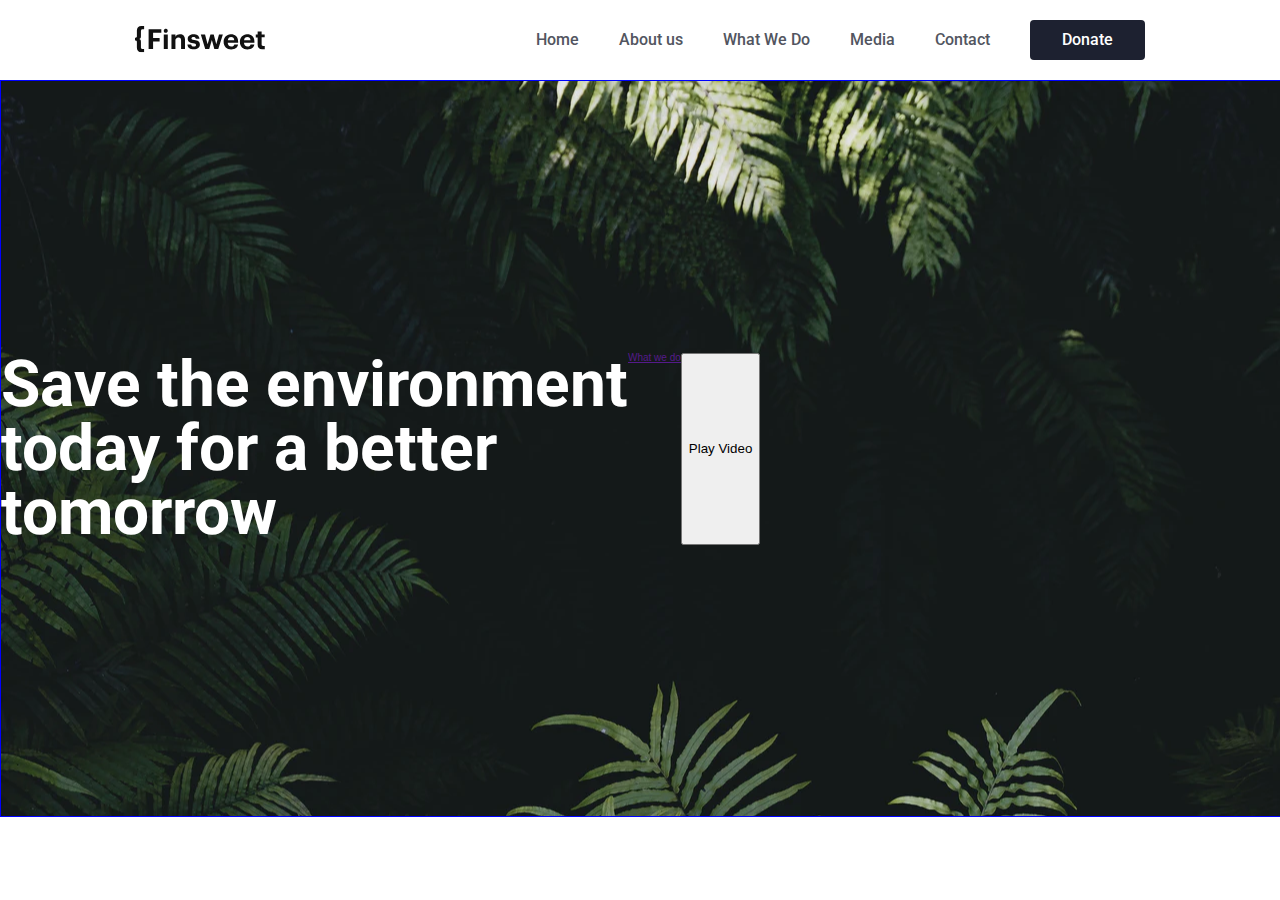
==== index.html @ f3e6c778 "First Commit" ====
<!DOCTYPE html>
<html lang="en">
  <head>
    <meta charset="UTF-8" />
    <meta name="viewport" content="width=device-width, initial-scale=1.0" />
    <link rel="stylesheet" href="./css/general.css" />
    <title>Finsweet</title>
  </head>
  <body>
    <div class="home">
      <nav class="home__nav">
        <a href="#" title="">
          <img src="./images/Logo.svg" alt="" />
        </a>

        <div class="home__nav--content">
          <a class="roboto-medium" href="#">Home</a>
          <a class="roboto-medium" href="#">About us</a>
          <a class="roboto-medium" href="#">What We Do</a>
          <a class="roboto-medium" href="#">Media</a>
          <a class="roboto-medium" href="#">Contact</a>
          <a class="roboto-medium" href="#">Donate</a>
        </div>
      </nav>
    </div>
        
      <div class="Content">
        <div class="Content--earth">
        <h2 class="roboto-bold Main-text">
          Save the environment <br> today for a better <br> tomorrow
        </h2>

        <a href=""> What we do</a>
        <button>Play Video</button>
      </div>
        <figure class="home-picture">
          <img src="./images/BG Image.png" alt="" />
        </figure>
    </section>
  </body>
</html>
---- css/general.css ----
@import url("https://fonts.googleapis.com/css2?family=Roboto:wght@500;700&display=swap");
*,
*:before,
*:after {
  box-sizing: border-box;
}

html,
body,
div,
span,
object,
iframe,
figure,
h1,
h2,
h3,
h4,
h5,
h6,
p,
blockquote,
pre,
a,
code,
em,
img,
small,
strike,
strong,
sub,
sup,
tt,
b,
u,
i,
ol,
ul,
li,
fieldset,
form,
label,
table,
caption,
tbody,
tfoot,
thead,
tr,
th,
td,
main,
canvas,
embed,
footer,
header,
nav,
section,
video {
  margin: 0;
  padding: 0;
  border: 0;
  font-size: 100%;
  font: inherit;
  vertical-align: baseline;
  text-rendering: optimizeLegibility;
  -webkit-font-smoothing: antialiased;
  text-size-adjust: none;
}

footer,
header,
nav,
section,
main {
  display: block;
}

body {
  line-height: 1;
}

ol,
ul {
  list-style: none;
}

blockquote,
q {
  quotes: none;
}

blockquote:before,
blockquote:after,
q:before,
q:after {
  content: "";
  content: none;
}

table {
  border-collapse: collapse;
  border-spacing: 0;
}

input {
  -webkit-appearance: none;
  border-radius: 0;
}

.roboto-regular {
  font-family: "Roboto", sans-serif;
  font-weight: 400;
  font-style: normal;
}

.roboto-medium {
  font-family: "Roboto", sans-serif;
  font-weight: 500;
  font-style: normal;
}

.roboto-bold {
  font-family: "Roboto", sans-serif;
  font-weight: 700;
  font-style: normal;
}

:root {
  font-size: 10px;
  font-family: "Open Sans", sans-serif;
  font-optical-sizing: auto;
  font-weight: 400;
  font-style: normal;
  font-variation-settings: "wdth" 100;
}

h2 {
  font-size: 6.4rem;
  color: #fff;
}

.home__nav {
  margin-top: 20px;
  margin-bottom: 20px;
  display: flex;
  justify-content: space-around;
  align-items: center;
}
.home__nav--content {
  gap: 40px;
  display: flex;
  align-items: center;
}
.home__nav--content a {
  text-decoration: none;
  font-size: 1.6rem;
  color: #525560;
}
.home__nav--content :last-child {
  align-items: center;
  padding: 12px 32px;
  background-color: #1d2130;
  color: #fff;
  border-radius: 4px;
}

.Content {
  display: flex;
  border: 1px solid blue;
  align-items: center;
}
.Content .home-picture {
  margin-top: 0px;
  display: flex;
  justify-content: center;
}
.Content Main-text {
  position: absolute;
  color: black;
  font-size: 6.4rem;
}
.Content--earth {
  position: absolute;
  display: flex;
}

/*# sourceMappingURL=general.css.map */
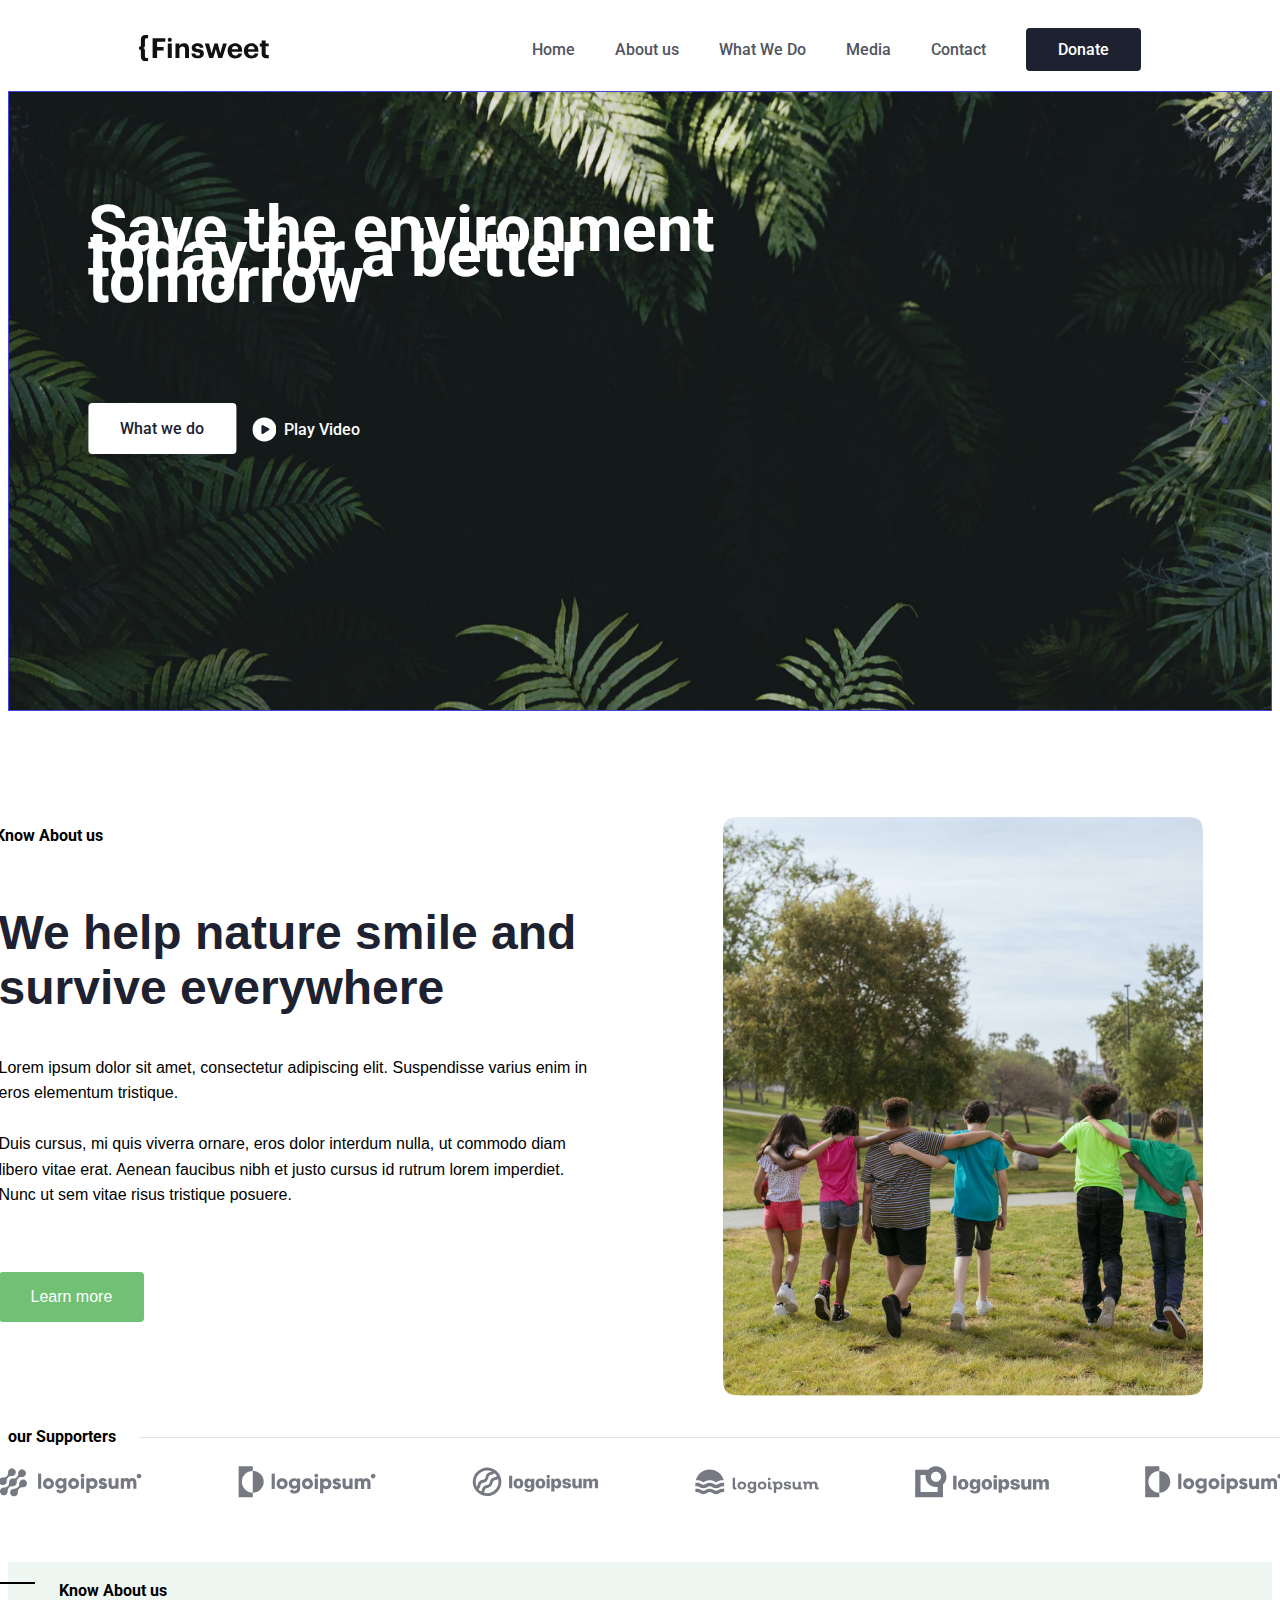
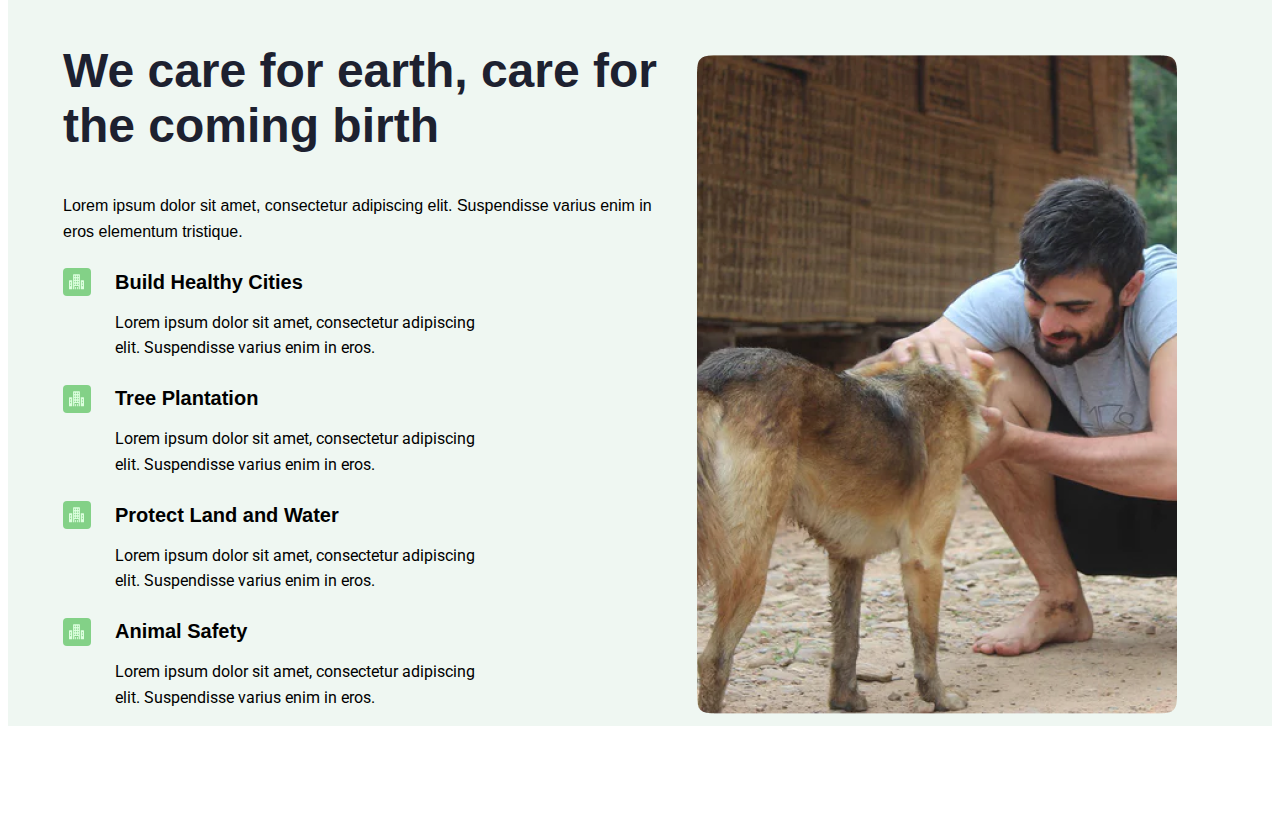
==== commit af45992a: "information and services added" ====
--- a/index.html
+++ b/index.html
@@ -7,35 +7,190 @@
     <title>Finsweet</title>
   </head>
   <body>
-    <div class="home">
-      <nav class="home__nav">
-        <a href="#" title="">
-          <img src="./images/Logo.svg" alt="" />
-        </a>
+    <div class="wrapper">
+      <section>
+        <div class="home">
+          <nav class="home__nav">
+            <div>
+              <a href="#" title="">
+                <img src="./images/Logo.svg" alt="" />
+              </a>
+            </div>
+            <div class="home__nav--content">
+              <a class="roboto-medium" href="#">Home</a>
+              <a class="roboto-medium" href="#">About us</a>
+              <a class="roboto-medium" href="#">What We Do</a>
+              <a class="roboto-medium" href="#">Media</a>
+              <a class="roboto-medium" href="#">Contact</a>
+              <a class="roboto-medium" href="#">Donate</a>
+            </div>
+          </nav>
 
-        <div class="home__nav--content">
-          <a class="roboto-medium" href="#">Home</a>
-          <a class="roboto-medium" href="#">About us</a>
-          <a class="roboto-medium" href="#">What We Do</a>
-          <a class="roboto-medium" href="#">Media</a>
-          <a class="roboto-medium" href="#">Contact</a>
-          <a class="roboto-medium" href="#">Donate</a>
+          <div class="home-picture">
+            <div class="Content">
+              <div class="Content--earth">
+                <p class="roboto-bold Content__Main-text">
+                  Save the environment <br />
+                  today for a better <br />
+                  tomorrow
+                </p>
+
+                <div class="Content__earth__click">
+                  <a class="roboto-medium white-button" href="#"> What we do</a>
+
+                  <button class="roboto-medium Content__earth__click--2">
+                    <img src="./images/Play icon.svg" alt="" />
+
+                    <span> Play Video </span>
+                  </button>
+                </div>
+              </div>
+              <div class="stats">
+                <h4 class="roboto-medium">23,800 trees planted</h4>
+                <div class="stats--line"></div>
+                <h4 class="roboto-medium">5840 donations collected</h4>
+              </div>
+              <img src="./images/BG Image.png" alt="" />
+            </div>
+          </div>
         </div>
-      </nav>
+      </section>
+      <section class="information">
+        <div class="3things">
+          <div class="wrapper-2">
+            <article>
+              <div class="test">
+                <div class="text-line"></div>
+                <div class="text">
+                  <p class="roboto-bold">Know About us</p>
+                </div>
+              </div>
+
+              <h2>
+                We help nature smile and <br />
+                survive everywhere
+              </h2>
+              <p>
+                Lorem ipsum dolor sit amet, consectetur adipiscing elit.
+                Suspendisse varius enim in
+                <br />
+                eros elementum tristique.
+                <br />
+                <br />
+                Duis cursus, mi quis viverra ornare, eros dolor interdum nulla,
+                ut commodo diam <br />
+                libero vitae erat. Aenean faucibus nibh et justo cursus id
+                rutrum lorem imperdiet. <br />
+                Nunc ut sem vitae risus tristique posuere.
+              </p>
+              <button class="green-button">Learn more</button>
+            </article>
+            <figure><img src="./images/kids.png" alt="Kids" /></figure>
+          </div>
+          <div class="test1">
+            <div class="text">
+              <div class="long-line"></div>
+              <p class="roboto-bold">our Supporters</p>
+            </div>
+            <div class="logos">
+              <img src="./images/supporter-1.svg" alt="logo 1" />
+              <img src="./images/supporter-2.svg" alt="logo 2" />
+              <img src="./images/supporter-3.svg" alt="logo 3" />
+              <img src="./images/supporter-4.svg" alt="logo 4" />
+              <img src="./images/supporter-5.svg" alt="logo 5" />
+              <img src="./images/supporter-6.svg" alt="logo 6" />
+            </div>
+          </div>
+        </div>
+      </section>
+
+      <section class="services">
+        <div class="services-flex">
+          <div class="services-container">
+            <div>
+              <div class="test">
+                <div class="text-line"></div>
+                <div class="text">
+                  <p class="roboto-bold">Know About us</p>
+                </div>
+              </div>
+              <h2>
+                We care for earth, care for <br />
+                the coming birth
+              </h2>
+            </div>
+            <p>
+              Lorem ipsum dolor sit amet, consectetur adipiscing elit.
+              Suspendisse varius enim in <br />
+              eros elementum tristique.
+            </p>
+            <div square-and-text>
+              <div>
+                <div class="logo-h4">
+                  <div class="green-square">
+                    <img src="./images/logo-1.svg" alt="" />
+                  </div>
+                  <div class="text-only">
+                    <h4>Build Healthy Cities</h4>
+                    <!--  font size ktu o 24 jo 20 ,rregullo-->
+                    <p class="roboto-regular">
+                      Lorem ipsum dolor sit amet, consectetur adipiscing <br />
+                      elit. Suspendisse varius enim in eros.
+                    </p>
+                  </div>
+                </div>
+
+                <div class="logo-h4">
+                  <div class="green-square">
+                    <img src="./images/logo-1.svg" alt="" />
+                  </div>
+                  <div class="text-only">
+                    <h4>Tree Plantation</h4>
+                    <!--  font size ktu o 24 jo 20 ,rregullo-->
+                    <p class="roboto-regular">
+                      Lorem ipsum dolor sit amet, consectetur adipiscing <br />
+                      elit. Suspendisse varius enim in eros.
+                    </p>
+                  </div>
+                </div>
+
+                <div class="logo-h4">
+                  <div class="green-square">
+                    <img src="./images/logo-1.svg" alt="" />
+                  </div>
+                  <div class="text-only">
+                    <h4>Protect Land and Water</h4>
+                    <!--  font size ktu o 24 jo 20 ,rregullo-->
+                    <p class="roboto-regular">
+                      Lorem ipsum dolor sit amet, consectetur adipiscing <br />
+                      elit. Suspendisse varius enim in eros.
+                    </p>
+                  </div>
+                </div>
+
+                <div class="logo-h4">
+                  <div class="green-square">
+                    <img src="./images/logo-1.svg" alt="" />
+                  </div>
+                  <div class="text-only">
+                    <h4>Animal Safety</h4>
+                    <!--  font size ktu o 24 jo 20 ,rregullo-->
+                    <p class="roboto-regular last-p">
+                      Lorem ipsum dolor sit amet, consectetur adipiscing <br />
+                      elit. Suspendisse varius enim in eros.
+                    </p>
+                  </div>
+                </div>
+              </div>
+            </div>
+          </div>
+          <div>
+            <figure>
+              <img src="./images/interaction.png" alt="" />
+            </figure>
+          </div>
+        </div>
+      </section>
     </div>
-        
-      <div class="Content">
-        <div class="Content--earth">
-        <h2 class="roboto-bold Main-text">
-          Save the environment <br> today for a better <br> tomorrow
-        </h2>
-
-        <a href=""> What we do</a>
-        <button>Play Video</button>
-      </div>
-        <figure class="home-picture">
-          <img src="./images/BG Image.png" alt="" />
-        </figure>
-    </section>
   </body>
 </html>
--- a/css/general.css
+++ b/css/general.css
@@ -1,112 +1,4 @@
 @import url("https://fonts.googleapis.com/css2?family=Roboto:wght@500;700&display=swap");
-*,
-*:before,
-*:after {
-  box-sizing: border-box;
-}
-
-html,
-body,
-div,
-span,
-object,
-iframe,
-figure,
-h1,
-h2,
-h3,
-h4,
-h5,
-h6,
-p,
-blockquote,
-pre,
-a,
-code,
-em,
-img,
-small,
-strike,
-strong,
-sub,
-sup,
-tt,
-b,
-u,
-i,
-ol,
-ul,
-li,
-fieldset,
-form,
-label,
-table,
-caption,
-tbody,
-tfoot,
-thead,
-tr,
-th,
-td,
-main,
-canvas,
-embed,
-footer,
-header,
-nav,
-section,
-video {
-  margin: 0;
-  padding: 0;
-  border: 0;
-  font-size: 100%;
-  font: inherit;
-  vertical-align: baseline;
-  text-rendering: optimizeLegibility;
-  -webkit-font-smoothing: antialiased;
-  text-size-adjust: none;
-}
-
-footer,
-header,
-nav,
-section,
-main {
-  display: block;
-}
-
-body {
-  line-height: 1;
-}
-
-ol,
-ul {
-  list-style: none;
-}
-
-blockquote,
-q {
-  quotes: none;
-}
-
-blockquote:before,
-blockquote:after,
-q:before,
-q:after {
-  content: "";
-  content: none;
-}
-
-table {
-  border-collapse: collapse;
-  border-spacing: 0;
-}
-
-input {
-  -webkit-appearance: none;
-  border-radius: 0;
-}
-
 .roboto-regular {
   font-family: "Roboto", sans-serif;
   font-weight: 400;
@@ -135,8 +27,33 @@
 }
 
 h2 {
-  font-size: 6.4rem;
-  color: #fff;
+  font-size: 4.8rem;
+  color: #1d2130;
+}
+
+.white-button {
+  color: #1d2130;
+  text-decoration: none;
+  font-size: 1.6rem;
+  padding: 16px 32px;
+  background: #fff;
+  border-radius: 4px;
+}
+
+.green-button {
+  color: #fff;
+  text-decoration: none;
+  font-size: 1.6rem;
+  padding: 16px 32px;
+  background: #70c174;
+  border: transparent;
+  border-radius: 4px;
+}
+
+.wrapper {
+  display: flex;
+  flex-direction: column;
+  margin-bottom: 89px;
 }
 
 .home__nav {
@@ -164,24 +81,187 @@
   border-radius: 4px;
 }
 
-.Content {
-  display: flex;
-  border: 1px solid blue;
-  align-items: center;
-}
-.Content .home-picture {
+.home-picture {
+  display: flex;
+  justify-content: center;
   margin-top: 0px;
   display: flex;
-  justify-content: center;
-}
-.Content Main-text {
+  border: 5px blue;
+}
+.home-picture img {
+  max-width: 100%;
+  display: block;
+}
+.home-picture .Content {
+  border-image-width: auto;
+  width: 0 auto;
+  display: flex;
+  border: 1px solid rgb(67, 67, 223);
+  align-items: center;
+  justify-content: center;
+}
+.home-picture .Content p {
+  color: #fff;
+  font-size: 6.4rem;
+}
+.home-picture .Content--earth {
   position: absolute;
+  display: flex;
+  flex-direction: column;
+  align-items: flex-start;
+  transform: translateX(-54%);
+  margin-bottom: 195px;
+}
+@media screen and (max-width: 1550px) {
+  .home-picture .Content--earth {
+    margin-left: 200px;
+  }
+}
+@media screen and (max-width: 1550px) {
+  .home-picture .Content--earth {
+    margin-left: 200px;
+  }
+}
+.home-picture .Content--earth .Content__earth__click {
+  display: flex;
+  align-items: flex-end;
+}
+.home-picture .Content--earth .Content__earth__click--2 {
+  cursor: pointer;
+  display: flex;
+  align-items: center;
+  background-color: transparent;
+  border: transparent;
+  color: #fff;
+  font-size: 1.6rem;
+  padding: 12px 16px;
+}
+.home-picture .Content--earth .Content__earth__click--2 img {
+  margin-right: 8px;
+}
+.home-picture .stats {
+  position: absolute;
+  top: 730px;
+  display: flex;
+  gap: 24px;
+  align-items: center;
+  font-size: 1.8rem;
+}
+.home-picture .stats h4 {
+  color: #fff;
+}
+.home-picture .stats--line {
+  width: 861px;
+  height: 1px;
+  color: #fff;
+  background: #fff;
+}
+
+.information {
+  text-align: left;
+  display: flex;
+  justify-content: center;
+  margin-top: 96px;
+  margin-bottom: 64px;
+}
+.information stats-line {
   color: black;
-  font-size: 6.4rem;
-}
-.Content--earth {
-  position: absolute;
-  display: flex;
+  width: 10px;
+}
+.information .text {
+  display: flex;
+  flex-direction: row-reverse;
+  align-items: center;
+  gap: 24px;
+}
+
+.long-line {
+  background: black;
+  width: 1094px;
+  height: 2px;
+}
+
+.text-line {
+  background: black;
+  width: 72px;
+  height: 2px;
+}
+
+.test {
+  gap: 24px;
+  margin-left: -100px;
+  display: flex;
+  align-items: center;
+  position: relative;
+}
+
+.long-line {
+  background-color: #e5e5e5;
+  height: 1px;
+  width: 89%;
+}
+
+p {
+  font-size: 1.6rem;
+  line-height: 2.55rem;
+}
+
+button {
+  margin-top: 48px;
+}
+
+.wrapper-2 {
+  display: flex;
+  gap: 96px;
+}
+
+test1 {
+  gap: 96px;
+}
+
+img {
+  gap: 96px;
+}
+
+.logos {
+  gap: 96px;
+  display: flex;
+}
+
+.services {
+  display: flex;
+  align-items: flex-end;
+  justify-content: center;
+  background-color: #eff7f2;
+}
+.services h4 {
+  font-size: 20px;
+  margin-bottom: 0px;
+}
+.services .green-square {
+  background-color: #83d187;
+  width: 28px;
+  height: 28px;
+  border-radius: 4px;
+  display: flex;
+  justify-content: center;
+  align-items: center;
+  margin-top: 24px;
+}
+.services p {
+  margin-bottom: 0px;
+}
+.services .last-p {
+  margin-bottom: 16px;
+}
+.services .services-flex {
+  display: flex;
+  align-items: flex-end;
+}
+.services .logo-h4 {
+  display: flex;
+  align-items: flex-start;
+  gap: 24px;
 }
 
 /*# sourceMappingURL=general.css.map */
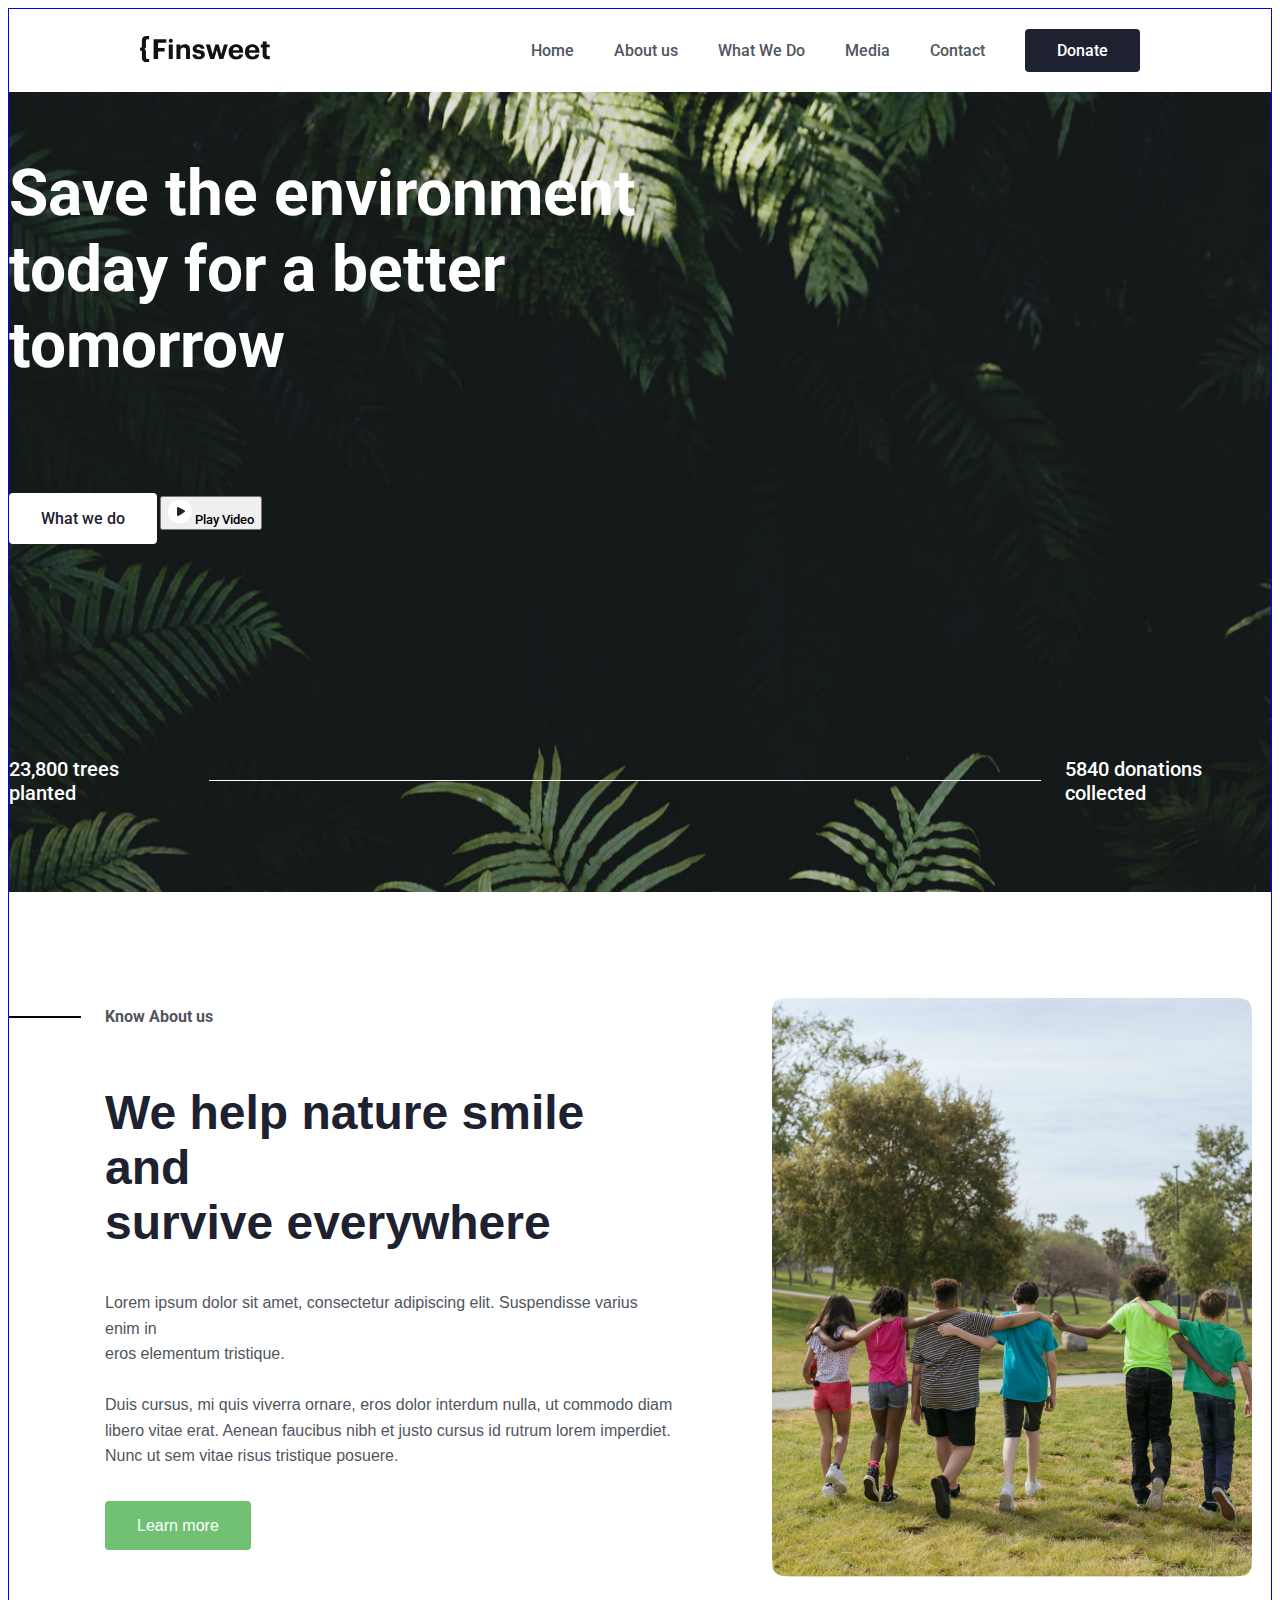
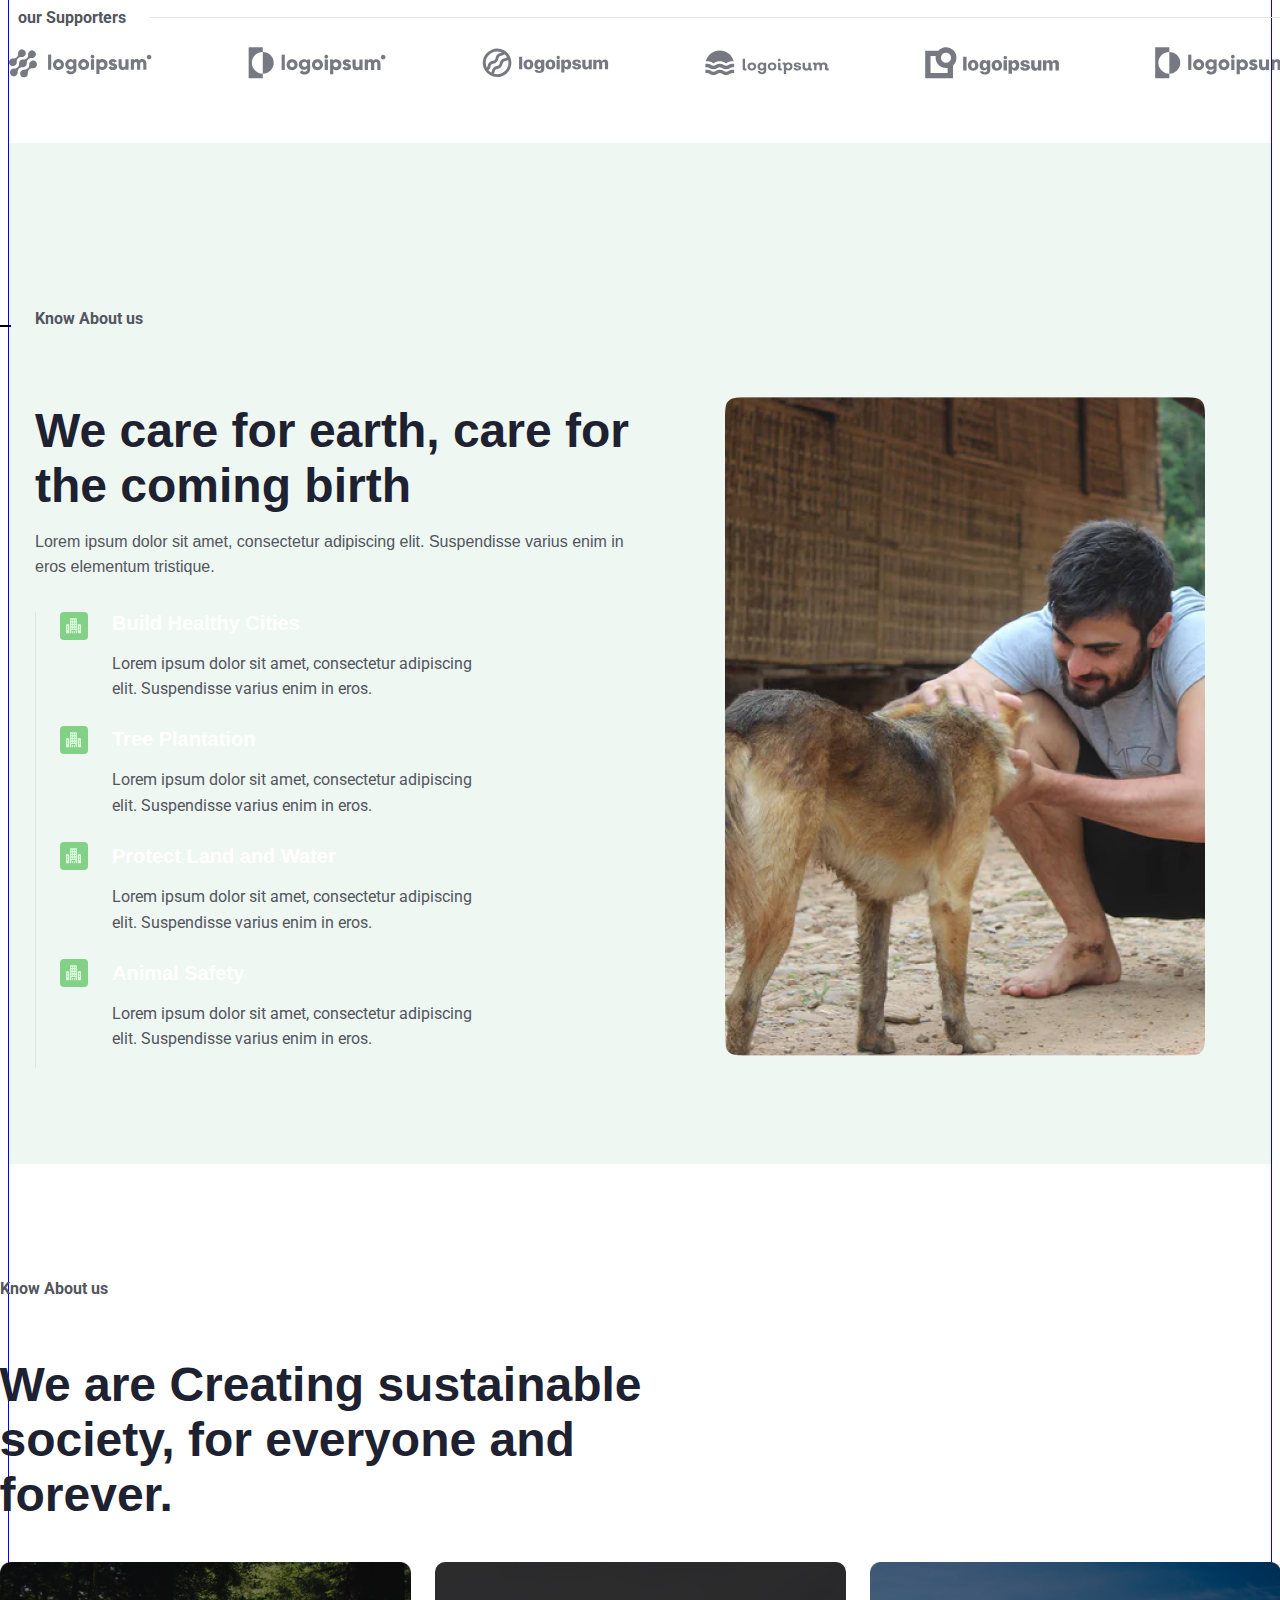
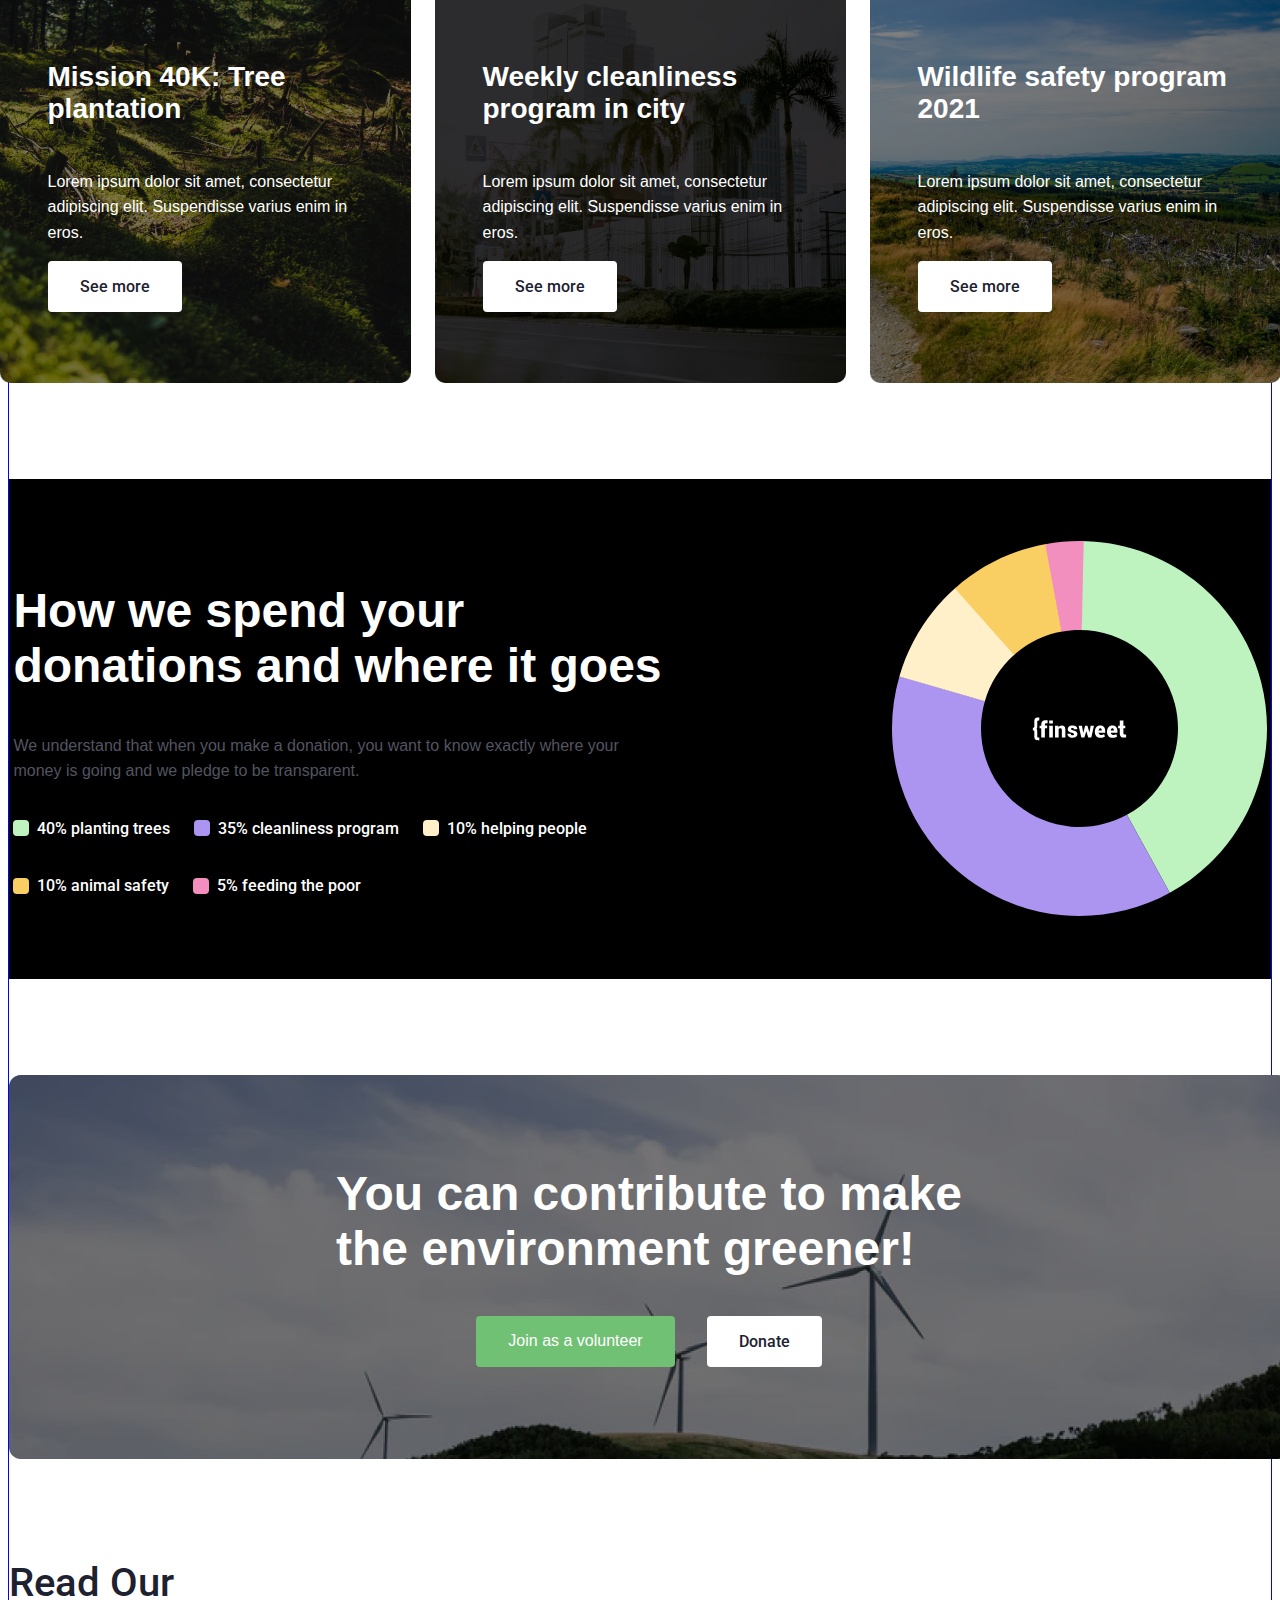
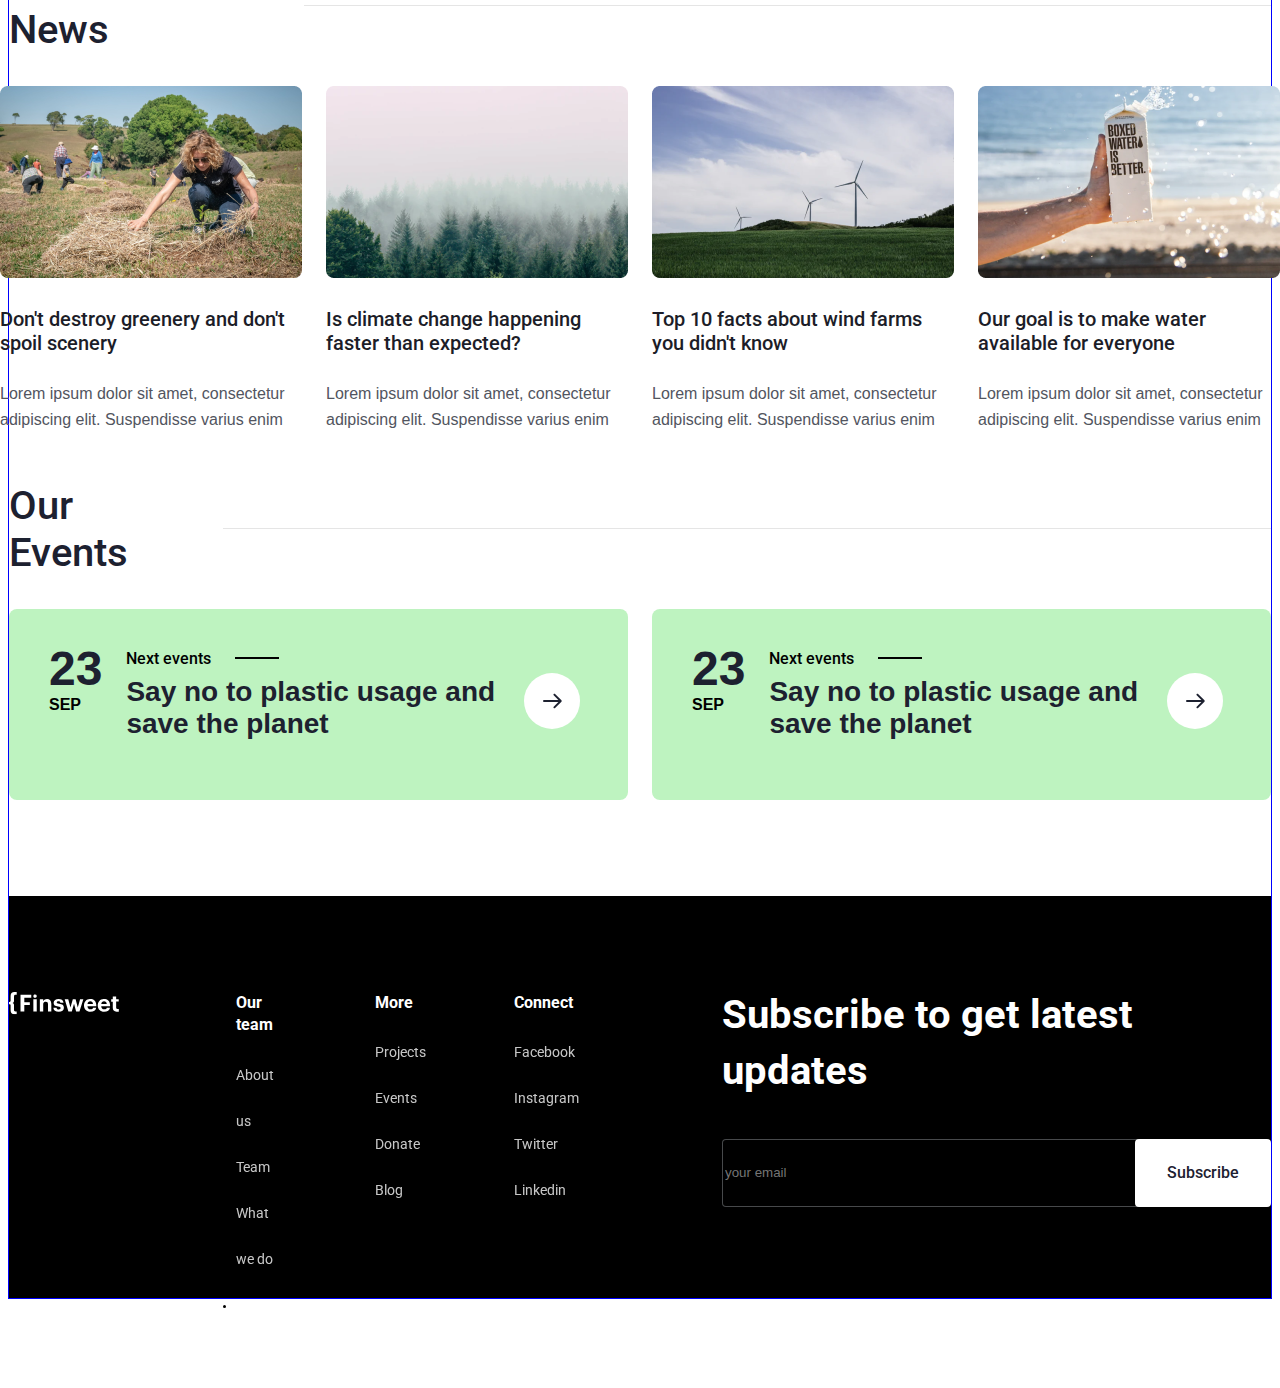
==== commit 9a37492d: "website done (note:there are  still things that need to be fixed all over )" ====
--- a/index.html
+++ b/index.html
@@ -8,7 +8,7 @@
   </head>
   <body>
     <div class="wrapper">
-      <section>
+      <section class="home--section">
         <div class="home">
           <nav class="home__nav">
             <div>
@@ -25,11 +25,13 @@
               <a class="roboto-medium" href="#">Donate</a>
             </div>
           </nav>
-
-          <div class="home-picture">
-            <div class="Content">
+        </div>
+
+        <div class="Content">
+          <div class="image">
+            <div class="Content__text">
               <div class="Content--earth">
-                <p class="roboto-bold Content__Main-text">
+                <p class="roboto-bold">
                   Save the environment <br />
                   today for a better <br />
                   tomorrow
@@ -43,20 +45,20 @@
 
                     <span> Play Video </span>
                   </button>
-                </div>
-              </div>
-              <div class="stats">
-                <h4 class="roboto-medium">23,800 trees planted</h4>
-                <div class="stats--line"></div>
-                <h4 class="roboto-medium">5840 donations collected</h4>
-              </div>
-              <img src="./images/BG Image.png" alt="" />
-            </div>
-          </div>
-        </div>
-      </section>
+                  <div class="stats">
+                    <h4 class="roboto-medium">23,800 trees planted</h4>
+                    <div class="stats--line"></div>
+                    <h4 class="roboto-medium">5840 donations collected</h4>
+                  </div>
+                </div>
+              </div>
+            </div>
+          </div>
+        </div>
+      </section>
+
       <section class="information">
-        <div class="3things">
+        <div class="things3">
           <div class="wrapper-2">
             <article>
               <div class="test">
@@ -70,7 +72,7 @@
                 We help nature smile and <br />
                 survive everywhere
               </h2>
-              <p>
+              <p class="article--p">
                 Lorem ipsum dolor sit amet, consectetur adipiscing elit.
                 Suspendisse varius enim in
                 <br />
@@ -83,7 +85,7 @@
                 rutrum lorem imperdiet. <br />
                 Nunc ut sem vitae risus tristique posuere.
               </p>
-              <button class="green-button">Learn more</button>
+              <a href="#" class="green-button learn">Learn more</a>
             </article>
             <figure><img src="./images/kids.png" alt="Kids" /></figure>
           </div>
@@ -107,7 +109,7 @@
       <section class="services">
         <div class="services-flex">
           <div class="services-container">
-            <div>
+            <div class="title-and-p">
               <div class="test">
                 <div class="text-line"></div>
                 <div class="text">
@@ -118,13 +120,14 @@
                 We care for earth, care for <br />
                 the coming birth
               </h2>
-            </div>
-            <p>
-              Lorem ipsum dolor sit amet, consectetur adipiscing elit.
-              Suspendisse varius enim in <br />
-              eros elementum tristique.
-            </p>
-            <div square-and-text>
+
+              <p>
+                Lorem ipsum dolor sit amet, consectetur adipiscing elit.
+                Suspendisse varius enim in <br />
+                eros elementum tristique.
+              </p>
+            </div>
+            <div class="square-and-text">
               <div>
                 <div class="logo-h4">
                   <div class="green-square">
@@ -134,7 +137,8 @@
                     <h4>Build Healthy Cities</h4>
                     <!--  font size ktu o 24 jo 20 ,rregullo-->
                     <p class="roboto-regular">
-                      Lorem ipsum dolor sit amet, consectetur adipiscing <br />
+                      Lorem ipsum dolor sit amet, consectetur adipiscing
+                      <br />
                       elit. Suspendisse varius enim in eros.
                     </p>
                   </div>
@@ -148,7 +152,8 @@
                     <h4>Tree Plantation</h4>
                     <!--  font size ktu o 24 jo 20 ,rregullo-->
                     <p class="roboto-regular">
-                      Lorem ipsum dolor sit amet, consectetur adipiscing <br />
+                      Lorem ipsum dolor sit amet, consectetur adipiscing
+                      <br />
                       elit. Suspendisse varius enim in eros.
                     </p>
                   </div>
@@ -162,7 +167,8 @@
                     <h4>Protect Land and Water</h4>
                     <!--  font size ktu o 24 jo 20 ,rregullo-->
                     <p class="roboto-regular">
-                      Lorem ipsum dolor sit amet, consectetur adipiscing <br />
+                      Lorem ipsum dolor sit amet, consectetur adipiscing
+                      <br />
                       elit. Suspendisse varius enim in eros.
                     </p>
                   </div>
@@ -176,7 +182,8 @@
                     <h4>Animal Safety</h4>
                     <!--  font size ktu o 24 jo 20 ,rregullo-->
                     <p class="roboto-regular last-p">
-                      Lorem ipsum dolor sit amet, consectetur adipiscing <br />
+                      Lorem ipsum dolor sit amet, consectetur adipiscing
+                      <br />
                       elit. Suspendisse varius enim in eros.
                     </p>
                   </div>
@@ -191,6 +198,301 @@
           </div>
         </div>
       </section>
+
+      <section class="articles">
+        <div>
+          <div class="test">
+            <div class="text-line"></div>
+            <div class="text">
+              <p class="roboto-bold">Know About us</p>
+            </div>
+          </div>
+
+          <h2>
+            We are Creating sustainable <br />
+            society, for everyone and <br />
+            forever.
+          </h2>
+
+          <div class="article__container">
+            <div class="tree">
+              <article class="article__one">
+                <div class="shadow--block"></div>
+                <img src="./images/project-1.png" alt="" />
+
+                <div class="article__one--text">
+                  <h3>
+                    Mission 40K: Tree <br />
+                    plantation
+                  </h3>
+                  <p>
+                    Lorem ipsum dolor sit amet, consectetur <br />
+                    adipiscing elit. Suspendisse varius enim in <br />
+                    eros.
+                  </p>
+                  <a class="roboto-medium white-button" href="#"> See more</a>
+                </div>
+              </article>
+            </div>
+
+            <div class="city">
+              <article class="article__one">
+                <div class="shadow--block--2"></div>
+                <img src="./images/project-2.png" alt="" />
+                <div class="article__one--text">
+                  <h3>
+                    Weekly cleanliness <br />
+                    program in city
+                  </h3>
+                  <p>
+                    Lorem ipsum dolor sit amet, consectetur <br />
+                    adipiscing elit. Suspendisse varius enim in <br />
+                    eros.
+                  </p>
+                  <a class="roboto-medium white-button" href="#"> See more</a>
+                </div>
+              </article>
+            </div>
+
+            <div class="Wildlife">
+              <article class="article__one">
+                <div class="shadow--block"></div>
+                <img src="./images/project-3.png" alt="" />
+                <div class="article__one--text">
+                  <h3>
+                    Wildlife safety program <br />
+                    2021
+                  </h3>
+                  <p>
+                    Lorem ipsum dolor sit amet, consectetur <br />
+                    adipiscing elit. Suspendisse varius enim in <br />
+                    eros.
+                  </p>
+                  <a class="roboto-medium white-button" href="#"> See more</a>
+                </div>
+              </article>
+            </div>
+          </div>
+        </div>
+      </section>
+
+      <section class="Donations">
+        <div class="black">
+          <div class="black__content">
+            <div class="black__content__text">
+              <h2>
+                How we spend your <br />
+                donations and where it goes
+              </h2>
+              <p>
+                We understand that when you make a donation, you want to know
+                exactly where your <br />
+                money is going and we pledge to be transparent.
+              </p>
+              <div class="spending">
+                <div class="percentage">
+                  <div class="planting"></div>
+                  <p class="roboto-medium">40% planting trees</p>
+                </div>
+                <div class="percentage">
+                  <div class="cleaning"></div>
+                  <p class="roboto-medium">35% cleanliness program</p>
+                </div>
+                <div class="percentage">
+                  <div class="helping"></div>
+                  <p class="roboto-medium">10% helping people</p>
+                </div>
+              </div>
+              <div class="spending--2">
+                <div class="percentage">
+                  <div class="safety"></div>
+                  <p class="roboto-medium">10% animal safety</p>
+                </div>
+                <div class="percentage">
+                  <div class="feeding"></div>
+                  <p class="roboto-medium">5% feeding the poor</p>
+                </div>
+              </div>
+            </div>
+            <img src="images/Chart.svg" alt="" />
+          </div>
+        </div>
+        <div class="contribute">
+          <div class="contribute__shadow"></div>
+          <div class="contribute__content">
+            <h2>You can contribute to make <br />the environment greener!</h2>
+            <div class="contribute__content--buttons">
+              <a href="#" class="green-button">Join as a volunteer</a>
+
+              <a class="roboto-medium white-button" href="#">Donate</a>
+            </div>
+          </div>
+        </div>
+      </section>
+
+      <section class="news">
+        <div class="header">
+          <h2 class="roboto-medium">Read Our News</h2>
+          <div class="long-line"></div>
+        </div>
+        <div class="news__articles">
+          <article>
+            <a href="">
+              <img src="./images/news--1-4.png" alt="" />
+              <h4 class="roboto-medium">
+                Don't destroy greenery and don't <br />
+                spoil scenery
+              </h4>
+              <p>
+                Lorem ipsum dolor sit amet, consectetur <br />adipiscing elit.
+                Suspendisse varius enim
+              </p>
+            </a>
+          </article>
+
+          <article>
+            <a href="#">
+              <img src="./images/news-2-4.png" alt="" />
+              <h4 class="roboto-medium">
+                Is climate change happening <br />
+                faster than expected?
+              </h4>
+              <p>
+                Lorem ipsum dolor sit amet, consectetur <br />adipiscing elit.
+                Suspendisse varius enim
+              </p>
+            </a>
+          </article>
+
+          <article>
+            <a href="">
+              <img src="./images/news--3-4.png" alt="" />
+              <h4 class="roboto-medium">
+                Top 10 facts about wind farms <br />
+                you didn't know
+              </h4>
+              <p>
+                Lorem ipsum dolor sit amet, consectetur <br />adipiscing elit.
+                Suspendisse varius enim
+              </p>
+            </a>
+          </article>
+
+          <article>
+            <a href="">
+              <img src="./images/news-4-4.png" alt="" />
+              <h4 class="roboto-medium">
+                Our goal is to make water <br />
+                available for everyone
+              </h4>
+              <p>
+                Lorem ipsum dolor sit amet, consectetur <br />adipiscing elit.
+                Suspendisse varius enim
+              </p>
+            </a>
+          </article>
+        </div>
+      </section>
+
+      <section class="event">
+        <div class="header">
+          <h2 class="roboto-medium">Our Events</h2>
+          <div class="long-line"></div>
+        </div>
+        <div class="event--wrapper">
+          <div class="event__one">
+            <div class="date">
+              <h2>23</h2>
+              <h5>SEP</h5>
+            </div>
+            <div class="text">
+              <div class="fix-line">
+                <h5 class="roboto-medium">Next events</h5>
+                <div class="text-line"></div>
+              </div>
+              <h3>
+                Say no to plastic usage and <br />
+                save the planet
+              </h3>
+            </div>
+            <button class="button">
+              <img src="./images/Arrow.svg" alt="" />
+            </button>
+          </div>
+
+          <div class="event__one">
+            <div class="date">
+              <h2>23</h2>
+              <h5>SEP</h5>
+            </div>
+            <div class="text">
+              <div class="fix-line">
+                <h5 class="roboto-medium">Next events</h5>
+                <div class="text-line"></div>
+              </div>
+              <h3>
+                Say no to plastic usage and <br />
+                save the planet
+              </h3>
+            </div>
+            <button class="button">
+              <img src="./images/Arrow.svg" alt="" />
+            </button>
+          </div>
+        </div>
+      </section>
+      <footer class="footer">
+        <div class="footer--wrapper">
+          <img src="./images/logo-footer.svg" alt="" />
+
+          <div class="footer__list">
+            <div class="list--one">
+              <p class="roboto-bold">Our team</p>
+              <ul>
+                <li><a class="roboto-regular" href="#">About us</a></li>
+                <li><a class="roboto-regular" href="#">Team</a></li>
+                <li><a class="roboto-regular" href="#">What we do</a></li>
+                <li><a class="roboto-regular" href="#">Contact</a></li>
+              </ul>
+            </div>
+            <div class="list--two">
+              <p class="roboto-bold">More</p>
+              <ul>
+                <li><a class="roboto-regular" href="#">Projects</a></li>
+                <li><a class="roboto-regular" href="#">Events</a></li>
+                <li><a class="roboto-regular" href="#">Donate</a></li>
+                <li><a class="roboto-regular" href="#">Blog</a></li>
+              </ul>
+            </div>
+
+            <div>
+              <p class="roboto-bold">Connect</p>
+              <ul>
+                <li><a class="roboto-regular" href="#">Facebook</a></li>
+                <li><a class="roboto-regular" href="#">Instagram</a></li>
+                <li><a class="roboto-regular" href="#">Twitter</a></li>
+                <li><a class="roboto-regular" href="#">Linkedin</a></li>
+              </ul>
+            </div>
+          </div>
+        </div>
+        <div class="Subscribe">
+          <p class="roboto-bold">
+            Subscribe to get latest <br />
+            updates
+          </p>
+          <div class="Subscribe__email">
+            <input
+              class="email"
+              type="email"
+              name="email"
+              placeholder="your email"
+            />
+
+            <button class="white-button roboto-medium">Subscribe</button>
+          </div>
+        </div>
+      </footer>
     </div>
   </body>
 </html>
--- a/css/general.css
+++ b/css/general.css
@@ -31,6 +31,24 @@
   color: #1d2130;
 }
 
+h3 {
+  font-size: 2.8rem;
+  color: #fff;
+}
+
+h4 {
+  color: #fff;
+  font-size: 2rem;
+}
+
+h5 {
+  font-size: 1.4rem;
+}
+
+p {
+  color: #525560;
+}
+
 .white-button {
   color: #1d2130;
   text-decoration: none;
@@ -50,202 +68,241 @@
   border-radius: 4px;
 }
 
-.wrapper {
-  display: flex;
-  flex-direction: column;
-  margin-bottom: 89px;
-}
-
-.home__nav {
-  margin-top: 20px;
-  margin-bottom: 20px;
-  display: flex;
-  justify-content: space-around;
-  align-items: center;
-}
-.home__nav--content {
-  gap: 40px;
-  display: flex;
-  align-items: center;
-}
-.home__nav--content a {
-  text-decoration: none;
-  font-size: 1.6rem;
-  color: #525560;
-}
-.home__nav--content :last-child {
-  align-items: center;
-  padding: 12px 32px;
-  background-color: #1d2130;
-  color: #fff;
-  border-radius: 4px;
-}
-
-.home-picture {
-  display: flex;
-  justify-content: center;
-  margin-top: 0px;
-  display: flex;
-  border: 5px blue;
-}
-.home-picture img {
-  max-width: 100%;
-  display: block;
-}
-.home-picture .Content {
-  border-image-width: auto;
-  width: 0 auto;
-  display: flex;
-  border: 1px solid rgb(67, 67, 223);
-  align-items: center;
-  justify-content: center;
-}
-.home-picture .Content p {
-  color: #fff;
-  font-size: 6.4rem;
-}
-.home-picture .Content--earth {
-  position: absolute;
-  display: flex;
-  flex-direction: column;
-  align-items: flex-start;
-  transform: translateX(-54%);
-  margin-bottom: 195px;
-}
-@media screen and (max-width: 1550px) {
-  .home-picture .Content--earth {
-    margin-left: 200px;
-  }
-}
-@media screen and (max-width: 1550px) {
-  .home-picture .Content--earth {
-    margin-left: 200px;
-  }
-}
-.home-picture .Content--earth .Content__earth__click {
-  display: flex;
-  align-items: flex-end;
-}
-.home-picture .Content--earth .Content__earth__click--2 {
-  cursor: pointer;
-  display: flex;
-  align-items: center;
-  background-color: transparent;
-  border: transparent;
-  color: #fff;
-  font-size: 1.6rem;
-  padding: 12px 16px;
-}
-.home-picture .Content--earth .Content__earth__click--2 img {
-  margin-right: 8px;
-}
-.home-picture .stats {
-  position: absolute;
-  top: 730px;
-  display: flex;
-  gap: 24px;
-  align-items: center;
-  font-size: 1.8rem;
-}
-.home-picture .stats h4 {
-  color: #fff;
-}
-.home-picture .stats--line {
-  width: 861px;
-  height: 1px;
-  color: #fff;
-  background: #fff;
-}
-
-.information {
-  text-align: left;
-  display: flex;
-  justify-content: center;
-  margin-top: 96px;
-  margin-bottom: 64px;
-}
-.information stats-line {
-  color: black;
-  width: 10px;
-}
-.information .text {
-  display: flex;
-  flex-direction: row-reverse;
-  align-items: center;
-  gap: 24px;
-}
-
-.long-line {
-  background: black;
-  width: 1094px;
-  height: 2px;
-}
-
-.text-line {
-  background: black;
-  width: 72px;
-  height: 2px;
-}
-
-.test {
-  gap: 24px;
-  margin-left: -100px;
-  display: flex;
-  align-items: center;
-  position: relative;
-}
-
-.long-line {
-  background-color: #e5e5e5;
-  height: 1px;
-  width: 89%;
-}
-
-p {
-  font-size: 1.6rem;
-  line-height: 2.55rem;
-}
-
-button {
-  margin-top: 48px;
-}
-
-.wrapper-2 {
-  display: flex;
-  gap: 96px;
-}
-
-test1 {
-  gap: 96px;
-}
-
-img {
-  gap: 96px;
-}
-
-.logos {
-  gap: 96px;
-  display: flex;
-}
-
-.services {
-  display: flex;
-  align-items: flex-end;
-  justify-content: center;
-  background-color: #eff7f2;
-}
-.services h4 {
-  font-size: 20px;
-  margin-bottom: 0px;
-}
 .services .green-square {
   background-color: #83d187;
   width: 28px;
   height: 28px;
   border-radius: 4px;
-  display: flex;
-  justify-content: center;
-  align-items: center;
+  justify-content: center;
+  align-items: center;
+}
+
+.Donations .black .spending--2 .feeding, .Donations .black .spending--2 .safety, .Donations .black .spending--2 .percentage__1, .Donations .black .spending .helping, .Donations .black .spending .cleaning, .Donations .black .spending .planting {
+  width: 16px;
+  height: 16px;
+  border-radius: 4px;
+  color: blue;
+}
+
+.information, .Content .image .stats, .home {
+  border: 5px red;
+  margin-left: auto;
+  margin-right: auto;
+}
+
+.wrapper {
+  display: flex;
+  flex-direction: column;
+  border: 1px solid blue;
+  margin-bottom: 89px;
+}
+
+.home--section {
+  width: 100%;
+}
+
+.home__nav {
+  margin-top: 20px;
+  margin-bottom: 20px;
+  display: flex;
+  justify-content: space-around;
+  align-items: center;
+}
+.home__nav--content {
+  gap: 40px;
+  display: flex;
+  align-items: center;
+}
+.home__nav--content a {
+  text-decoration: none;
+  font-size: 1.6rem;
+  color: #525560;
+}
+.home__nav--content :last-child {
+  align-items: center;
+  padding: 12px 32px;
+  background-color: #1d2130;
+  color: #fff;
+  border-radius: 4px;
+}
+
+.Content {
+  border-image-width: auto;
+  width: 100%;
+  display: inline;
+  border: 1px solid rgb(67, 67, 223);
+  display: flex;
+  justify-content: center;
+  margin-top: 0px;
+  display: flex;
+  border: 5px blue;
+}
+.Content .image {
+  height: 80rem;
+  background-image: url(../images/BG\ Image.png);
+  background-position: center;
+  background-repeat: no-repeat;
+  background-size: cover;
+  width: 100%;
+}
+.Content .image__text {
+  display: flex;
+}
+.Content .image p {
+  color: #fff;
+  font-size: 6.4rem;
+  line-height: 76px;
+}
+.Content .image--earth {
+  position: absolute;
+  display: flex;
+  flex-direction: column;
+  margin-left: 16.5%;
+}
+.Content .image--earth .Content__earth__click {
+  display: flex;
+  align-items: center;
+  gap: 24px;
+}
+.Content .image--earth .Content__earth__click--2 {
+  background: transparent;
+  border: 0px transparent;
+  display: flex;
+  align-items: center;
+  gap: 8px;
+  margin-top: 0px;
+  cursor: pointer;
+  display: flex;
+  align-items: center;
+  color: #fff;
+  font-size: 1.6rem;
+  padding: 12px 16px;
+}
+.Content .image--earth .Content__earth__click--2 img {
+  margin-right: 8px;
+}
+.Content .image .stats {
+  position: absolute;
+  top: 730px;
+  display: flex;
+  gap: 24px;
+  align-items: center;
+  font-size: 1.8rem;
+}
+.Content .image .stats h4 {
+  color: #fff;
+  font-size: 2rem;
+}
+.Content .image .stats--line {
+  width: 861px;
+  height: 1px;
+  color: #fff;
+  background: #fff;
+}
+
+.information {
+  text-align: left;
+  display: flex;
+  justify-content: center;
+  margin-top: 96px;
+  margin-bottom: 64px;
+}
+.information .things3 {
+  display: flex;
+  flex-direction: column;
+  align-items: center;
+}
+.information .things3 .article--p {
+  margin-bottom: 48px;
+}
+.information figure {
+  margin-left: 0;
+}
+.information stats-line {
+  color: black;
+  width: 10px;
+}
+.information .text {
+  display: flex;
+  flex-direction: row-reverse;
+  align-items: center;
+  gap: 24px;
+}
+
+.long-line {
+  background: black;
+  width: 1094px;
+  height: 2px;
+}
+
+.text-line {
+  background: black;
+  width: 72px;
+  height: 2px;
+}
+
+.test {
+  gap: 24px;
+  margin-left: -96px;
+  display: flex;
+  align-items: center;
+  position: relative;
+}
+@media screen and (max-width: 1550px) {
+  .test .logos {
+    gap: 48px;
+  }
+}
+
+.long-line {
+  background-color: #e5e5e5;
+  height: 1px;
+  width: 89%;
+}
+
+p {
+  font-size: 1.6rem;
+  line-height: 2.55rem;
+}
+
+button {
+  margin-top: 48px;
+}
+
+.wrapper-2 {
+  margin-left: 96px;
+  display: flex;
+  gap: 96px;
+}
+
+test1 {
+  gap: 96px;
+}
+
+img {
+  gap: 96px;
+}
+
+.logos {
+  gap: 96px;
+  display: flex;
+}
+
+.services {
+  display: flex;
+  align-items: flex-end;
+  justify-content: center;
+  background-color: #eff7f2;
+}
+.services figure {
+  margin-left: 0;
+}
+.services h4 {
+  font-size: 20px;
+  margin-bottom: 0px;
+}
+.services .green-square {
+  display: flex;
   margin-top: 24px;
 }
 .services p {
@@ -257,6 +314,27 @@
 .services .services-flex {
   display: flex;
   align-items: flex-end;
+  padding-top: 147px;
+  padding-bottom: 96px;
+  gap: 96px;
+}
+.services .services-flex .square-and-text {
+  border-left: 1px solid #e5e5e5;
+  padding-left: 24px;
+  padding-top: 0px;
+  padding-bottom: 0px;
+}
+.services .services-flex .square-and-text .logo-h4:first-child h4 {
+  margin-top: 0px;
+}
+.services .services-flex .square-and-text .logo-h4:first-child .green-square {
+  margin-top: 0px;
+}
+.services .services-flex .title-and-p h2 {
+  margin-bottom: 16px;
+}
+.services .services-flex .title-and-p p {
+  margin-bottom: 32px;
 }
 .services .logo-h4 {
   display: flex;
@@ -264,4 +342,328 @@
   gap: 24px;
 }
 
+.articles {
+  display: flex;
+  justify-content: center;
+  padding-bottom: 96px;
+  padding-top: 96px;
+}
+.articles .article__container {
+  display: flex;
+  justify-content: center;
+  gap: 24px;
+}
+.articles .article__container .article__one {
+  display: flex;
+  align-items: center;
+}
+.articles .article__container .article__one .shadow--block {
+  width: 411px;
+  height: 421px;
+  border-radius: 10px;
+  position: absolute;
+  background: black;
+  opacity: 50%;
+}
+.articles .article__container .article__one .shadow--block--2 {
+  width: 411px;
+  height: 421px;
+  border-radius: 10px;
+  position: absolute;
+  background: black;
+  opacity: 80%;
+}
+.articles .article__container .article__one .gradient {
+  height: 100%;
+  width: 100%;
+  background-color: black;
+  z-index: 6;
+}
+.articles .article__container .article__one--text {
+  position: absolute;
+  display: flex;
+  flex-direction: column;
+  align-items: flex-start;
+  margin-left: 48px;
+  z-index: 2;
+}
+.articles .article__container .article__one--text p {
+  color: #fff;
+}
+
+.Donations {
+  height: 1047px;
+}
+.Donations h2 {
+  color: #fff;
+}
+.Donations .black {
+  margin-bottom: 96px;
+  background-color: black;
+  height: 500px;
+  display: flex;
+  align-items: center;
+  justify-content: center;
+}
+.Donations .black__content {
+  display: flex;
+  align-items: center;
+  gap: 230px;
+}
+.Donations .black__text {
+  display: flex;
+  align-items: center;
+  gap: 247px;
+}
+.Donations .black .spending {
+  display: flex;
+  gap: 24px;
+}
+.Donations .black .spending p {
+  color: #fff;
+}
+.Donations .black .spending .percentage {
+  display: flex;
+  align-items: center;
+  gap: 8px;
+}
+.Donations .black .spending .planting {
+  background-color: #bef3c0;
+}
+.Donations .black .spending .cleaning {
+  background-color: #ac94f1;
+}
+.Donations .black .spending .helping {
+  background-color: #fff0ca;
+}
+.Donations .black .spending--2 {
+  display: flex;
+  gap: 24px;
+}
+.Donations .black .spending--2 p {
+  color: #fff;
+}
+.Donations .black .spending--2 .percentage {
+  display: flex;
+  align-items: center;
+  gap: 8px;
+}
+.Donations .black .spending--2 .percentage__1 {
+  background-color: #bef3c0;
+}
+.Donations .black .spending--2 .safety {
+  background-color: #f9cf64;
+}
+.Donations .black .spending--2 .feeding {
+  background-color: #f38fbf;
+}
+.Donations img {
+  width: 375px;
+  height: 375px;
+}
+
+.contribute {
+  margin: 0 auto;
+  width: 1280px;
+  height: 384px;
+  background-image: url(../images/volunteer-donate.png);
+  background-size: cover;
+  background-position: center;
+  background-repeat: no-repeat;
+  margin: 0 auto;
+  display: flex;
+  justify-content: center;
+  align-items: center;
+}
+.contribute h2 {
+  margin-top: 0;
+}
+.contribute__content {
+  display: flex;
+  width: 100%;
+  justify-content: center;
+  align-items: center;
+  z-index: 1;
+  flex-direction: column;
+}
+.contribute__content--buttons {
+  gap: 32px;
+  display: flex;
+}
+.contribute__shadow {
+  background: black;
+  border-radius: 12px;
+  opacity: 50%;
+  position: absolute;
+  width: 1280px;
+  height: 384px;
+  z-index: 0;
+}
+
+.news h4 {
+  color: #1c1d28;
+}
+.news .header {
+  display: flex;
+  align-items: center;
+  justify-content: center;
+  gap: 24px;
+}
+.news .header .roboto-medium {
+  font-size: 4rem;
+}
+.news .header .long-line {
+  width: 981px;
+  height: 1px;
+}
+.news .news__articles {
+  display: flex;
+  justify-content: center;
+  gap: 24px;
+}
+.news .news__articles a {
+  color: unset;
+  text-decoration: unset;
+}
+.news .news__articles .roboto-medium {
+  font-size: 2rem;
+}
+
+.event .header {
+  display: flex;
+  align-items: center;
+  justify-content: center;
+  gap: 24px;
+}
+.event .header .roboto-medium {
+  font-size: 4rem;
+}
+.event .header .long-line {
+  width: 1062px;
+  height: 1px;
+}
+.event--wrapper {
+  display: flex;
+  justify-content: center;
+  gap: 24px;
+}
+.event__one {
+  background-color: #bef3c0;
+  width: 628px;
+  height: 191px;
+  border-radius: 8px;
+  display: flex;
+  gap: 24px;
+}
+.event__one .date {
+  margin-left: 40px;
+}
+.event__one .date h2 {
+  margin-top: 32px;
+  margin-bottom: 0px;
+}
+.event__one .text {
+  height: 111px;
+  display: flex;
+  flex-direction: column;
+}
+.event__one .text .fix-line {
+  margin-top: 40px;
+  display: flex;
+  align-items: center;
+  gap: 24px;
+}
+.event__one .text .text-line {
+  width: 44px;
+}
+.event h3 {
+  margin-top: 8px;
+  color: #1d2130;
+}
+.event h5 {
+  margin-top: 0;
+  font-size: 1.6rem;
+  margin-bottom: 0;
+}
+.event .button {
+  background: #fff;
+  width: 56px;
+  height: 56px;
+  margin: 0 auto;
+  margin-top: 64px;
+  margin-right: 48px;
+  border: 0px;
+  border-radius: 50%;
+  display: flex;
+  align-items: center;
+  justify-content: center;
+}
+
+.footer {
+  gap: 143px;
+  display: flex;
+  justify-content: center;
+  align-items: center;
+  margin-top: 96px;
+  height: 402px;
+  background: black;
+}
+.footer .footer--wrapper {
+  display: flex;
+  gap: 117px;
+  align-items: flex-start;
+}
+.footer .footer--wrapper .footer__list {
+  height: 210px;
+  display: flex;
+  justify-content: center;
+  line-height: 45px;
+  gap: 88px;
+}
+.footer .footer--wrapper h5 {
+  margin-top: 0px;
+  color: #fff;
+}
+.footer .footer--wrapper a {
+  color: #fff;
+  text-decoration: none;
+  font-size: 1.4rem;
+  opacity: 78%;
+}
+.footer .footer--wrapper p {
+  color: #fff;
+  font-size: 1.6rem;
+  line-height: 140%;
+  margin-top: 0;
+}
+.footer .footer--wrapper ul {
+  padding-left: 0;
+}
+.footer .footer--wrapper ul li {
+  margin-left: 0px;
+}
+.footer .Subscribe p {
+  color: #fff;
+  font-size: 4rem;
+  margin-top: 0;
+  line-height: 56px;
+}
+.footer .Subscribe .Subscribe__email {
+  display: flex;
+}
+.footer .Subscribe .Subscribe__email .email {
+  width: 456px;
+  height: 64px;
+  border-radius: 4px;
+  background: transparent;
+  border: 1px solid rgba(235, 240, 249, 0.3);
+  border-right: transparent;
+  width: 456px;
+}
+.footer .Subscribe .Subscribe__email button {
+  margin-top: 0;
+  border: transparent;
+  margin-left: -48px;
+}
+
 /*# sourceMappingURL=general.css.map */
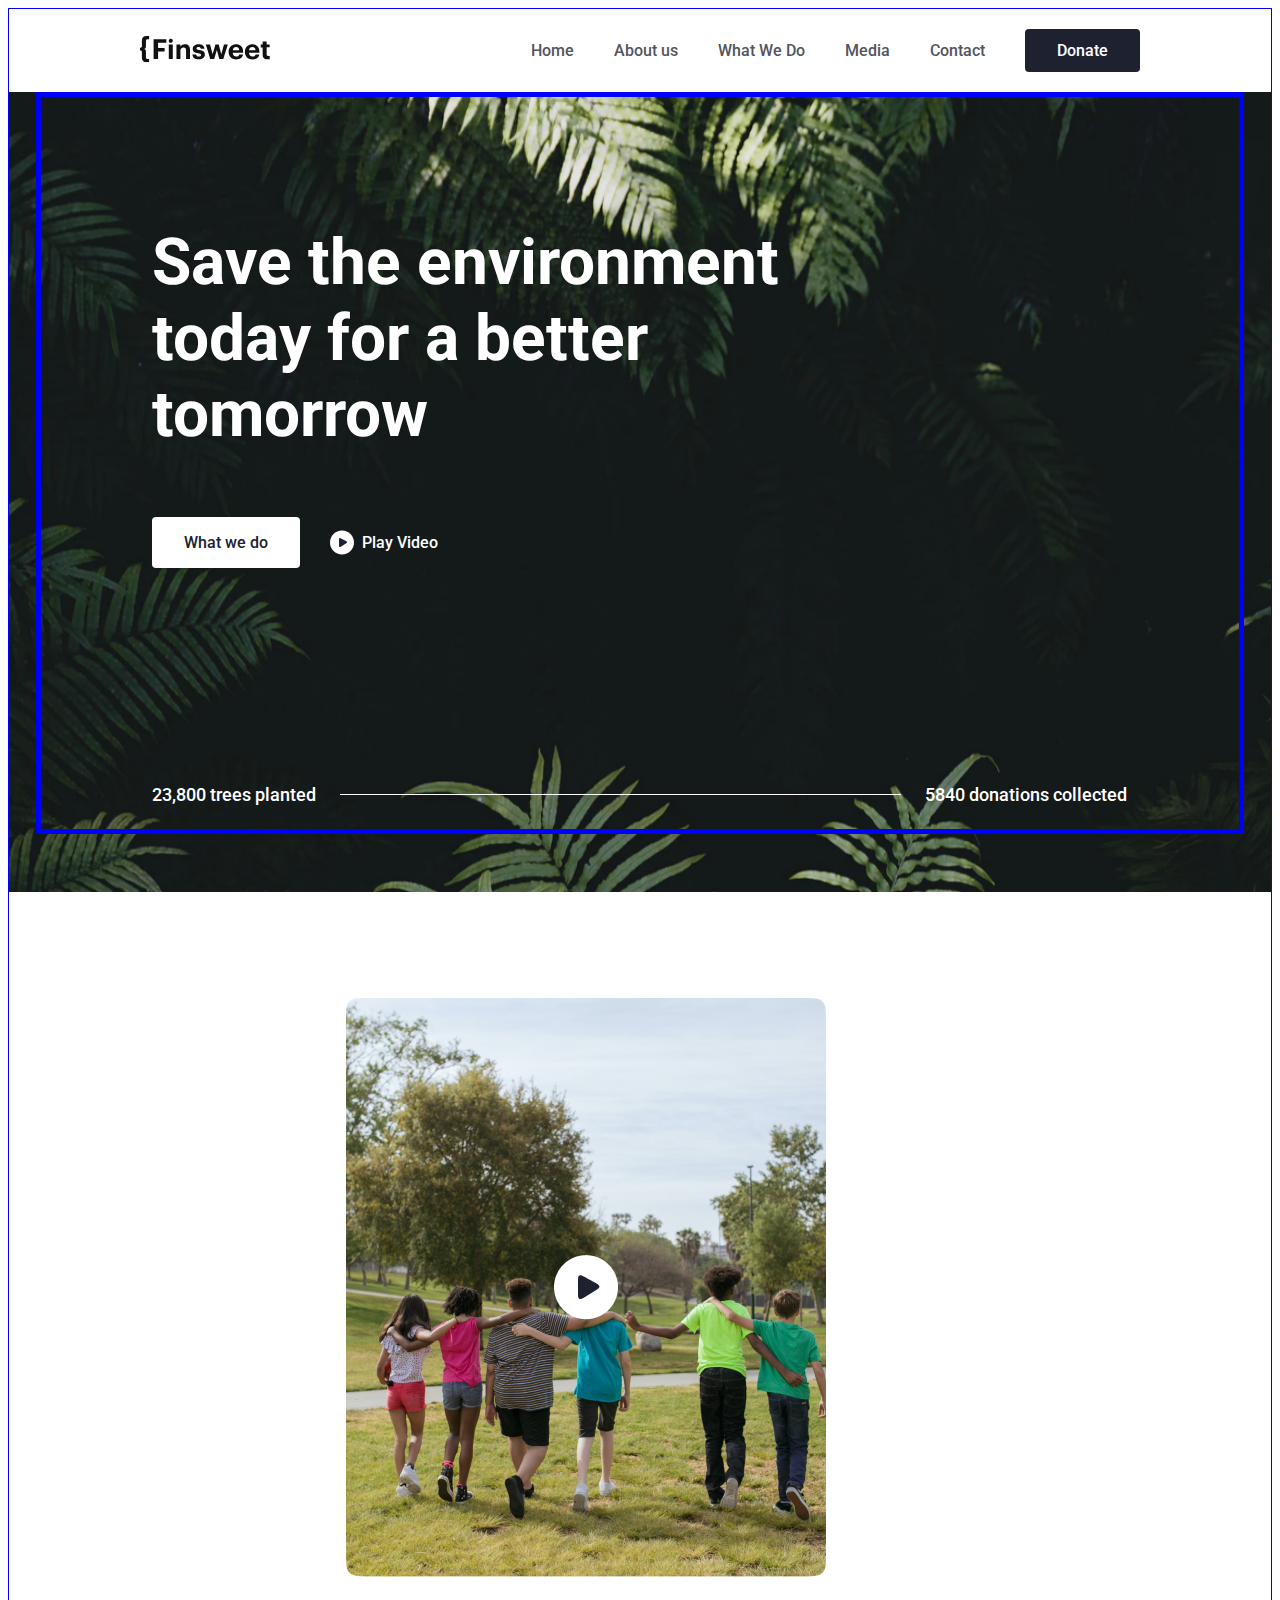
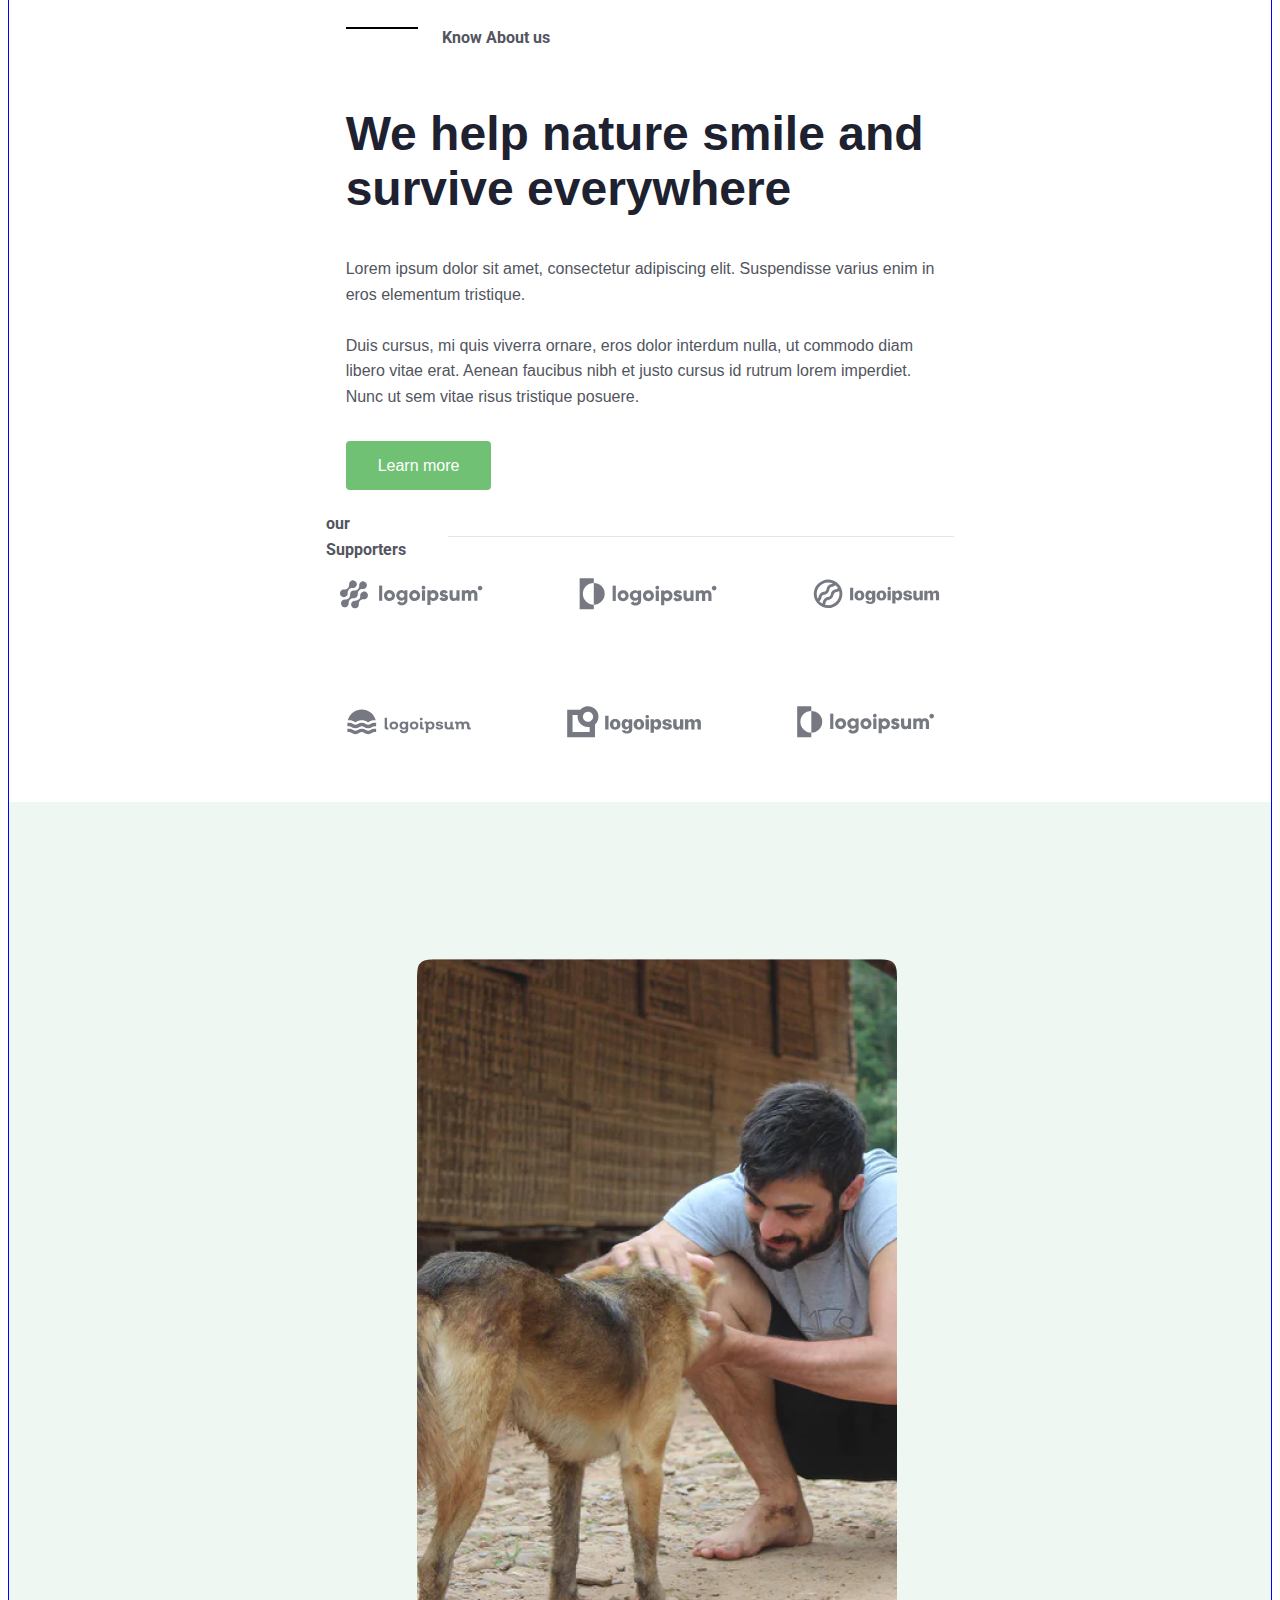
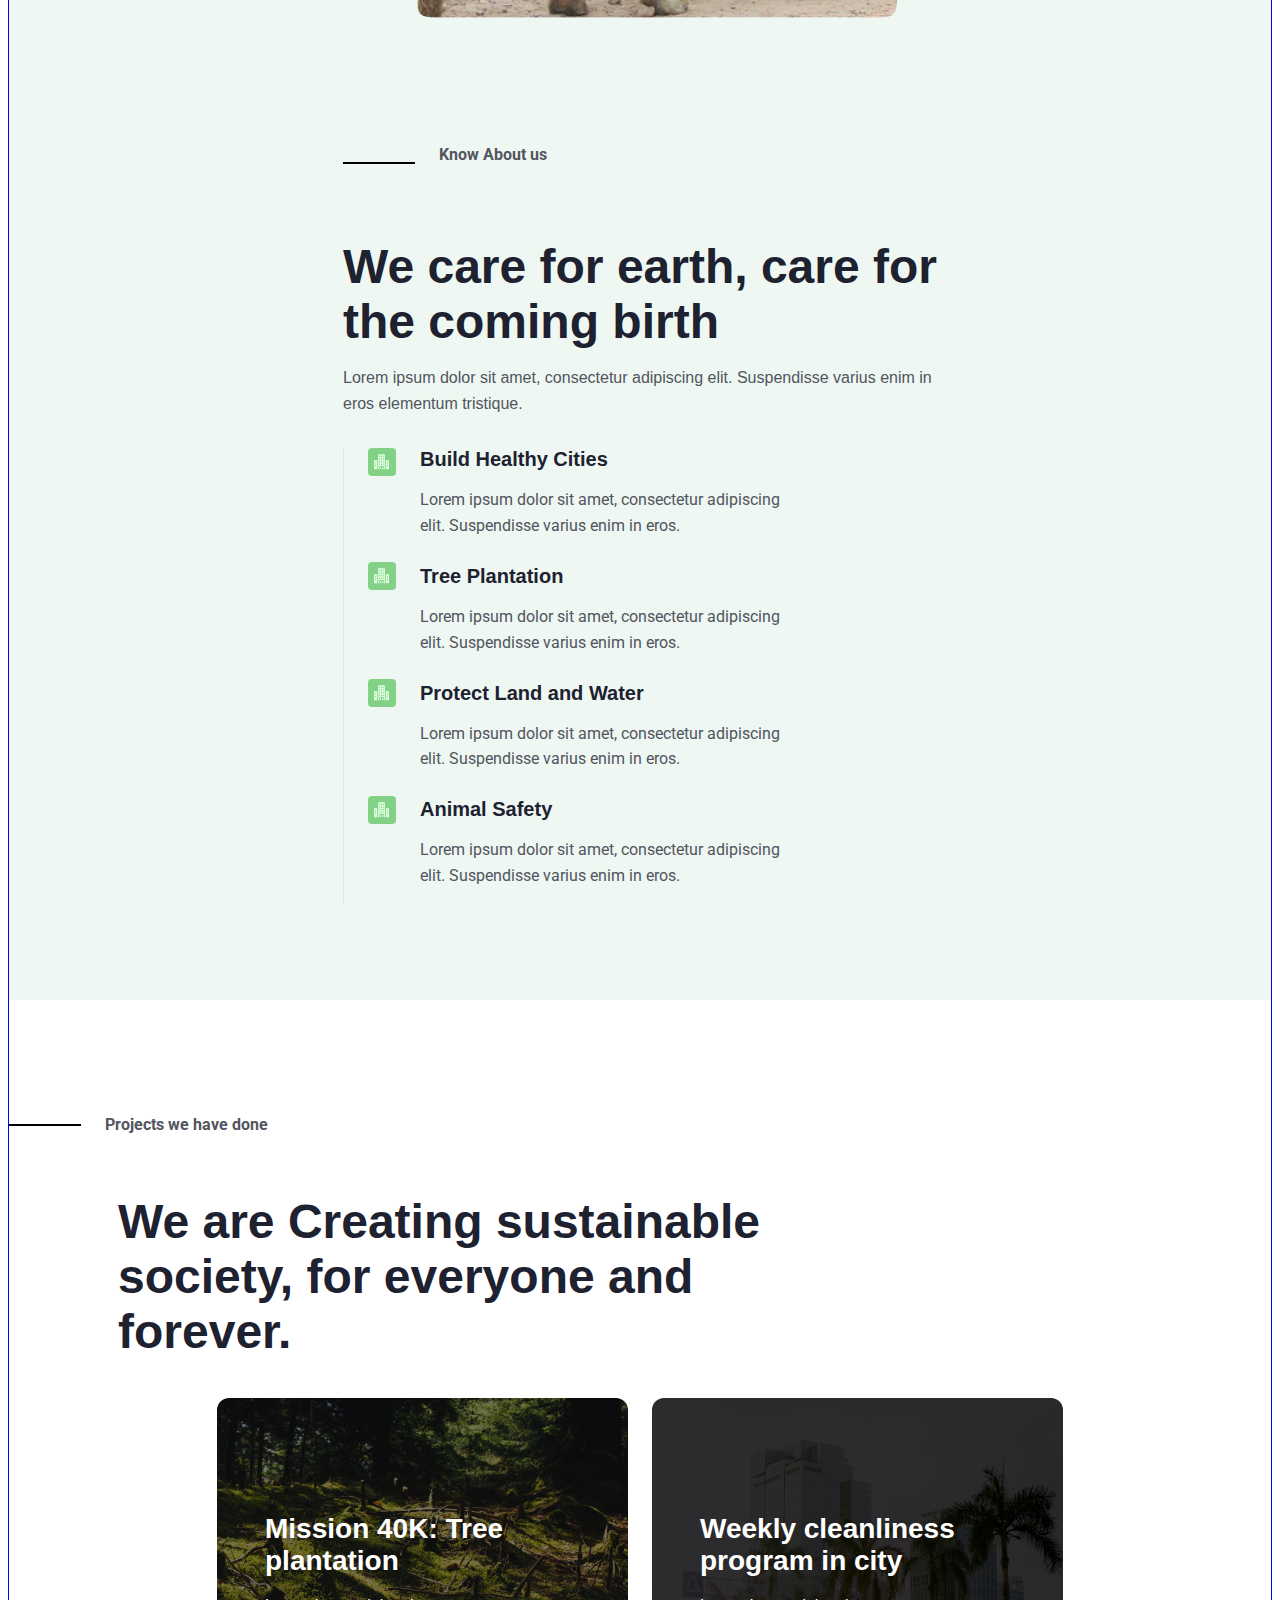
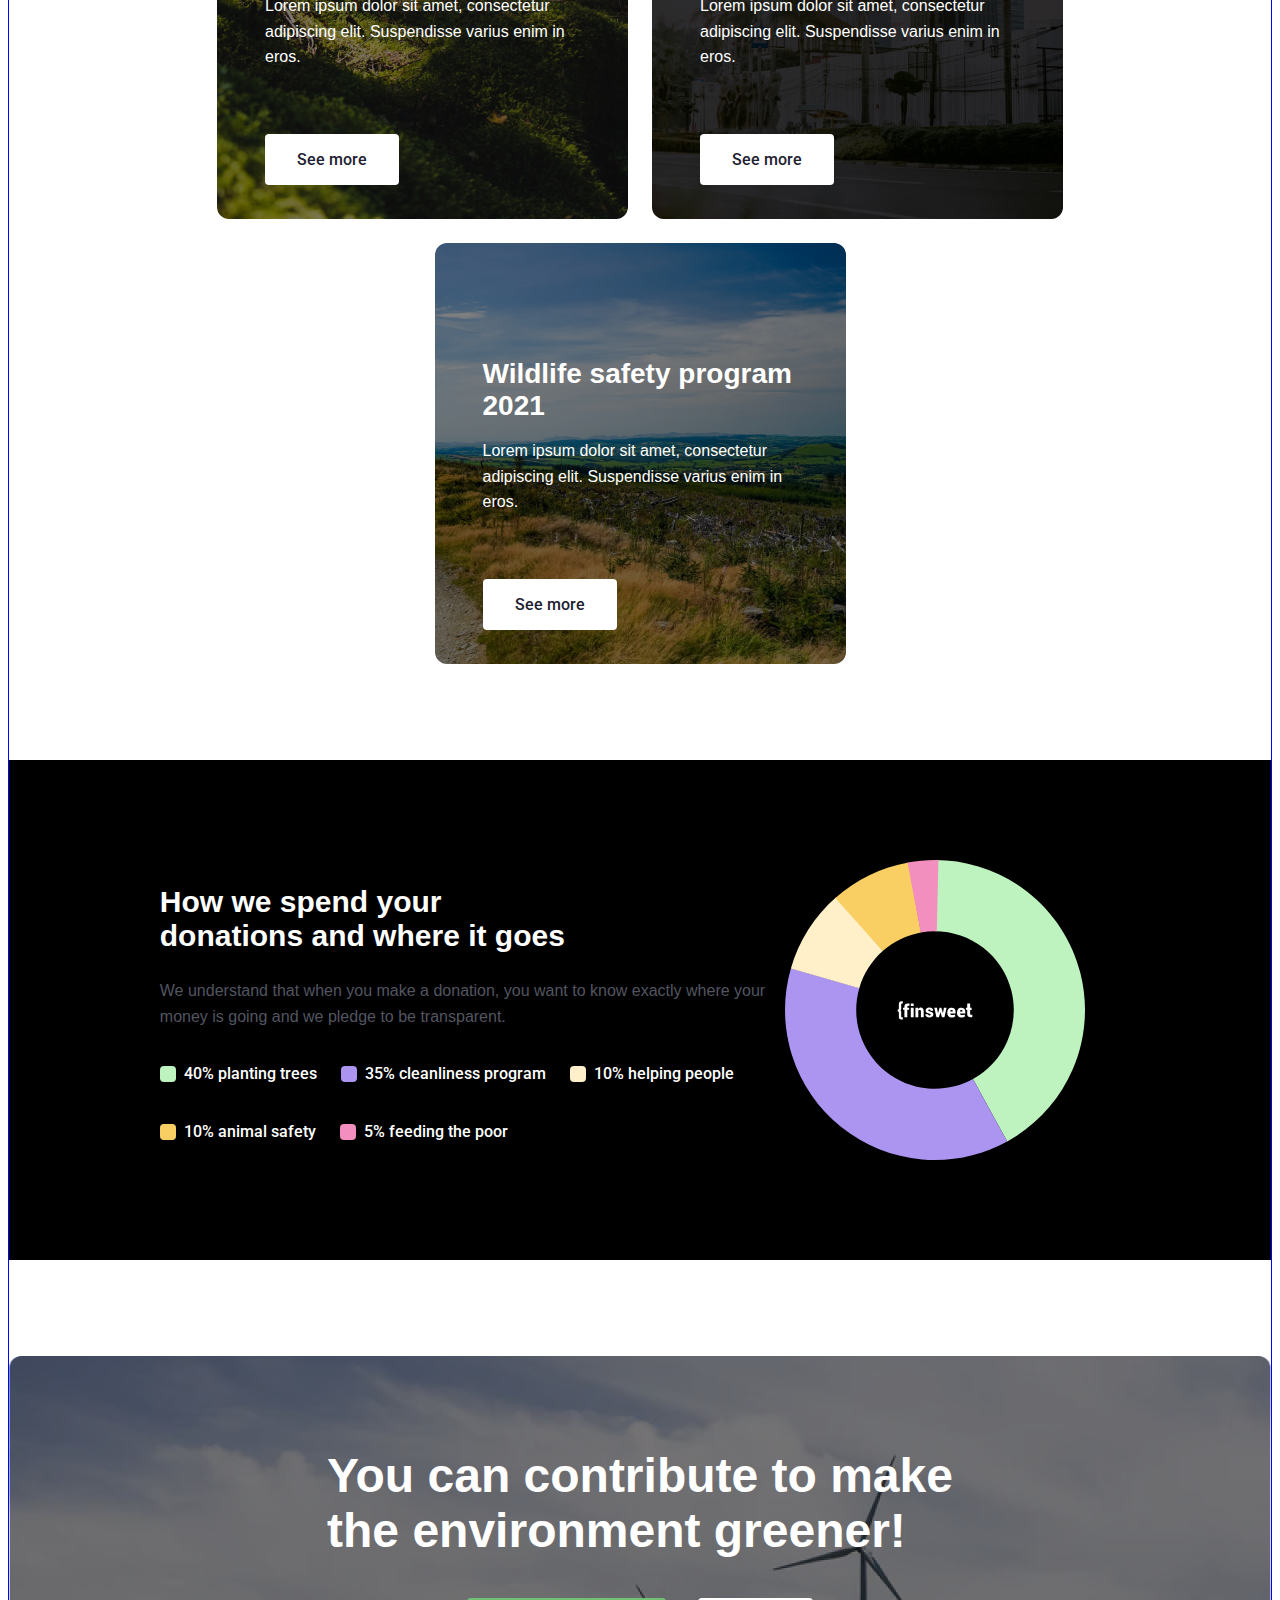
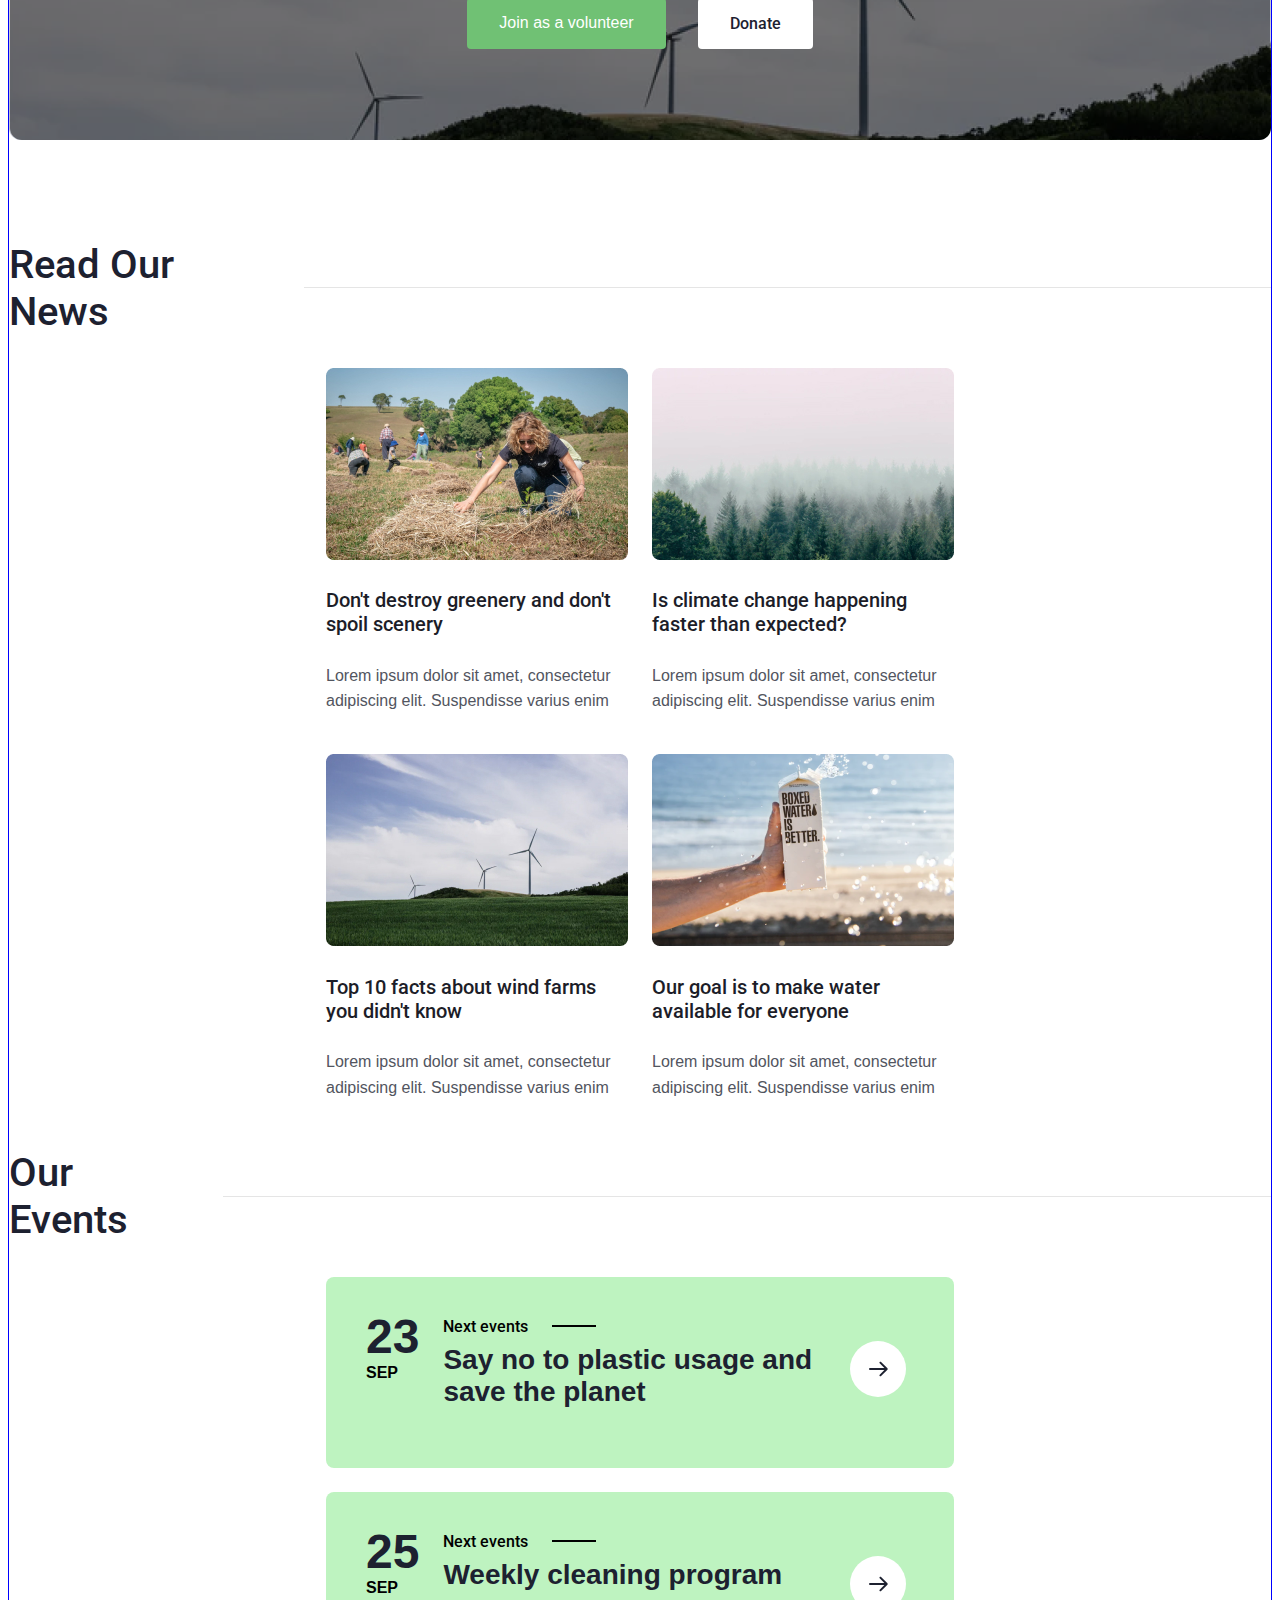
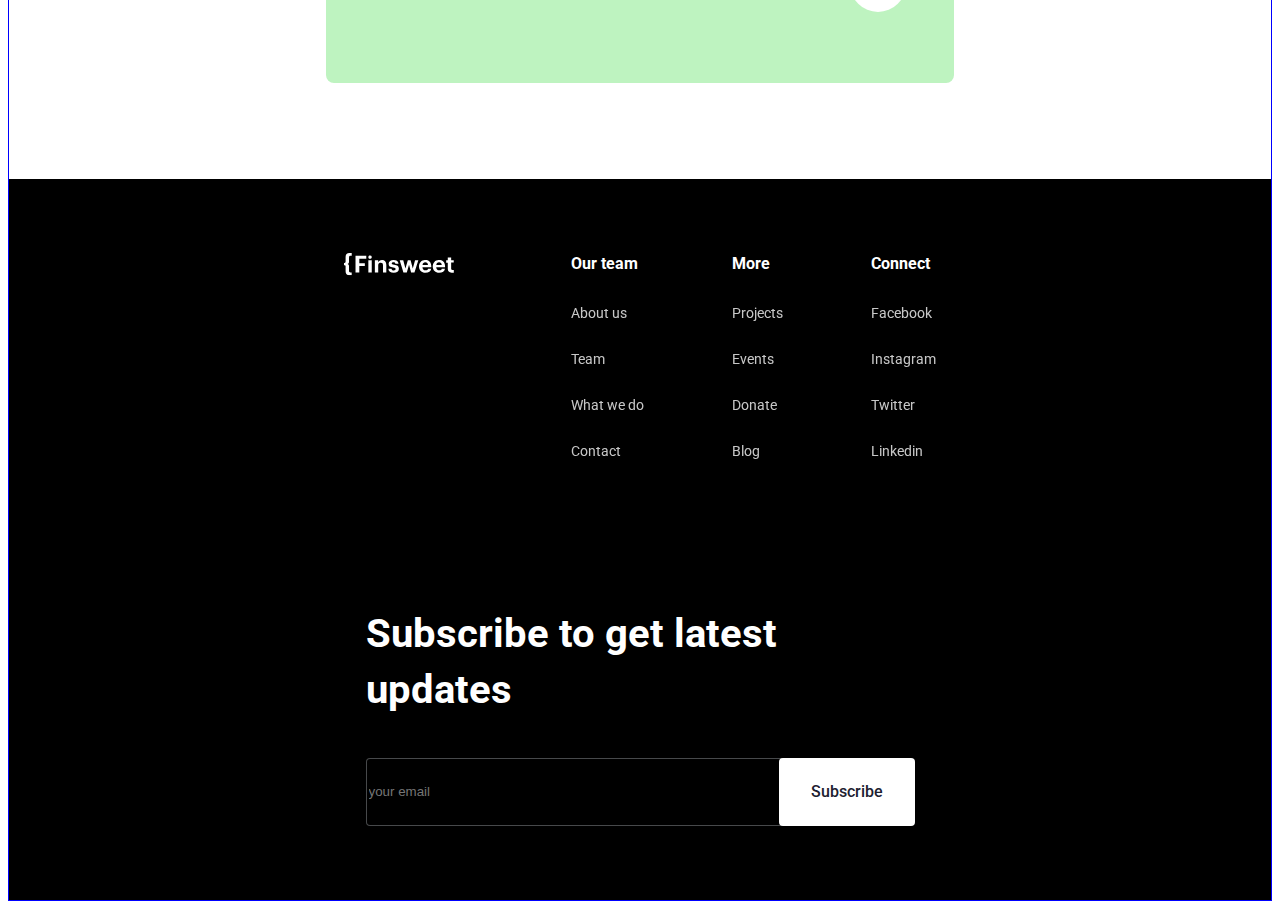
==== commit 12837a51: "improvments" ====
--- a/index.html
+++ b/index.html
@@ -13,7 +13,7 @@
           <nav class="home__nav">
             <div>
               <a href="#" title="">
-                <img src="./images/Logo.svg" alt="" />
+                <img src="./images/Logo.svg" alt="logo" />
               </a>
             </div>
             <div class="home__nav--content">
@@ -29,22 +29,26 @@
 
         <div class="Content">
           <div class="image">
-            <div class="Content__text">
-              <div class="Content--earth">
-                <p class="roboto-bold">
-                  Save the environment <br />
-                  today for a better <br />
-                  tomorrow
-                </p>
-
-                <div class="Content__earth__click">
-                  <a class="roboto-medium white-button" href="#"> What we do</a>
-
-                  <button class="roboto-medium Content__earth__click--2">
-                    <img src="./images/Play icon.svg" alt="" />
-
-                    <span> Play Video </span>
-                  </button>
+            <div class="center--text">
+              <div class="Content__text">
+                <div class="Content__earth">
+                  <p class="roboto-bold">
+                    Save the environment <br />
+                    today for a better <br />
+                    tomorrow
+                  </p>
+
+                  <div class="Content__earth--click">
+                    <a class="roboto-medium white-button" href="#">
+                      What we do</a
+                    >
+
+                    <button class="roboto-medium button">
+                      <img src="./images/Play icon.svg" alt="play button" />
+
+                      <span> Play Video </span>
+                    </button>
+                  </div>
                   <div class="stats">
                     <h4 class="roboto-medium">23,800 trees planted</h4>
                     <div class="stats--line"></div>
@@ -87,7 +91,7 @@
               </p>
               <a href="#" class="green-button learn">Learn more</a>
             </article>
-            <figure><img src="./images/kids.png" alt="Kids" /></figure>
+            <figure><img src="./images/kids2.png" alt="Kids" /></figure>
           </div>
           <div class="test1">
             <div class="text">
@@ -131,7 +135,7 @@
               <div>
                 <div class="logo-h4">
                   <div class="green-square">
-                    <img src="./images/logo-1.svg" alt="" />
+                    <img src="./images/logo-1.svg" alt="small logos" />
                   </div>
                   <div class="text-only">
                     <h4>Build Healthy Cities</h4>
@@ -146,7 +150,7 @@
 
                 <div class="logo-h4">
                   <div class="green-square">
-                    <img src="./images/logo-1.svg" alt="" />
+                    <img src="./images/logo-1.svg" alt="small logo" />
                   </div>
                   <div class="text-only">
                     <h4>Tree Plantation</h4>
@@ -161,7 +165,7 @@
 
                 <div class="logo-h4">
                   <div class="green-square">
-                    <img src="./images/logo-1.svg" alt="" />
+                    <img src="./images/logo-1.svg" alt="small logo" />
                   </div>
                   <div class="text-only">
                     <h4>Protect Land and Water</h4>
@@ -176,7 +180,7 @@
 
                 <div class="logo-h4">
                   <div class="green-square">
-                    <img src="./images/logo-1.svg" alt="" />
+                    <img src="./images/logo-1.svg" alt="small logo" />
                   </div>
                   <div class="text-only">
                     <h4>Animal Safety</h4>
@@ -193,7 +197,7 @@
           </div>
           <div>
             <figure>
-              <img src="./images/interaction.png" alt="" />
+              <img src="./images/interaction.png" alt="interaction" />
             </figure>
           </div>
         </div>
@@ -204,7 +208,7 @@
           <div class="test">
             <div class="text-line"></div>
             <div class="text">
-              <p class="roboto-bold">Know About us</p>
+              <p class="roboto-bold">Projects we have done</p>
             </div>
           </div>
 
@@ -215,11 +219,9 @@
           </h2>
 
           <div class="article__container">
-            <div class="tree">
+            <div class="tree--image">
               <article class="article__one">
                 <div class="shadow--block"></div>
-                <img src="./images/project-1.png" alt="" />
-
                 <div class="article__one--text">
                   <h3>
                     Mission 40K: Tree <br />
@@ -235,10 +237,9 @@
               </article>
             </div>
 
-            <div class="city">
+            <div class="city--image">
               <article class="article__one">
-                <div class="shadow--block--2"></div>
-                <img src="./images/project-2.png" alt="" />
+                <div class="shadow--block"></div>
                 <div class="article__one--text">
                   <h3>
                     Weekly cleanliness <br />
@@ -254,10 +255,10 @@
               </article>
             </div>
 
-            <div class="Wildlife">
+            <div class="Wildlife--image">
               <article class="article__one">
                 <div class="shadow--block"></div>
-                <img src="./images/project-3.png" alt="" />
+
                 <div class="article__one--text">
                   <h3>
                     Wildlife safety program <br />
@@ -314,7 +315,7 @@
                 </div>
               </div>
             </div>
-            <img src="images/Chart.svg" alt="" />
+            <img src="images/Chart.svg" alt="budget" />
           </div>
         </div>
         <div class="contribute">
@@ -338,7 +339,7 @@
         <div class="news__articles">
           <article>
             <a href="">
-              <img src="./images/news--1-4.png" alt="" />
+              <img src="./images/news--1-4.jpg" alt="greenery" />
               <h4 class="roboto-medium">
                 Don't destroy greenery and don't <br />
                 spoil scenery
@@ -352,7 +353,7 @@
 
           <article>
             <a href="#">
-              <img src="./images/news-2-4.png" alt="" />
+              <img src="./images/news--2-4.jpg" alt="climate" />
               <h4 class="roboto-medium">
                 Is climate change happening <br />
                 faster than expected?
@@ -366,7 +367,7 @@
 
           <article>
             <a href="">
-              <img src="./images/news--3-4.png" alt="" />
+              <img src="./images/news--3-4.jpg" alt="wind" />
               <h4 class="roboto-medium">
                 Top 10 facts about wind farms <br />
                 you didn't know
@@ -380,7 +381,7 @@
 
           <article>
             <a href="">
-              <img src="./images/news-4-4.png" alt="" />
+              <img src="./images/news-4-4.jpg" alt="water" />
               <h4 class="roboto-medium">
                 Our goal is to make water <br />
                 available for everyone
@@ -416,13 +417,13 @@
               </h3>
             </div>
             <button class="button">
-              <img src="./images/Arrow.svg" alt="" />
+              <img src="./images/Arrow.svg" alt="button event" />
             </button>
           </div>
 
           <div class="event__one">
             <div class="date">
-              <h2>23</h2>
+              <h2>25</h2>
               <h5>SEP</h5>
             </div>
             <div class="text">
@@ -430,20 +431,17 @@
                 <h5 class="roboto-medium">Next events</h5>
                 <div class="text-line"></div>
               </div>
-              <h3>
-                Say no to plastic usage and <br />
-                save the planet
-              </h3>
+              <h3>Weekly cleaning program</h3>
             </div>
             <button class="button">
-              <img src="./images/Arrow.svg" alt="" />
+              <img src="./images/Arrow.svg" alt="button event" />
             </button>
           </div>
         </div>
       </section>
       <footer class="footer">
         <div class="footer--wrapper">
-          <img src="./images/logo-footer.svg" alt="" />
+          <img src="./images/logo-footer.svg" alt="footer logo" />
 
           <div class="footer__list">
             <div class="list--one">
--- a/css/general.css
+++ b/css/general.css
@@ -84,7 +84,7 @@
   color: blue;
 }
 
-.information, .Content .image .stats, .home {
+.information, .home--section .Content .image .center--text .stats, .home {
   border: 5px red;
   margin-left: auto;
   margin-right: auto;
@@ -94,11 +94,6 @@
   display: flex;
   flex-direction: column;
   border: 1px solid blue;
-  margin-bottom: 89px;
-}
-
-.home--section {
-  width: 100%;
 }
 
 .home__nav {
@@ -126,7 +121,10 @@
   border-radius: 4px;
 }
 
-.Content {
+.home--section {
+  width: 100%;
+}
+.home--section .Content {
   border-image-width: auto;
   width: 100%;
   display: inline;
@@ -137,7 +135,7 @@
   display: flex;
   border: 5px blue;
 }
-.Content .image {
+.home--section .Content .image {
   height: 80rem;
   background-image: url(../images/BG\ Image.png);
   background-position: center;
@@ -145,59 +143,69 @@
   background-size: cover;
   width: 100%;
 }
-.Content .image__text {
-  display: flex;
-}
-.Content .image p {
+.home--section .Content .image .center--text {
+  border: 5px solid blue;
+  padding-top: 128px;
+  width: 1304px;
+  display: flex;
+  margin: 0 auto;
+}
+@media screen and (max-width: 1410px) {
+  .home--section .Content .image .center--text {
+    width: 1004px;
+    width: 95%;
+    justify-content: center;
+  }
+}
+.home--section .Content .image .center--text .button {
+  background: transparent;
+  border: 0px transparent;
+  font-size: 1.6rem;
+  color: white;
+  display: flex;
+  align-items: center;
+  gap: 8px;
+  margin-top: 0;
+}
+.home--section .Content .image .center--text__text {
+  margin-top: 128px;
+  margin-top: 124px;
+  display: flex;
+}
+.home--section .Content .image .center--text p {
+  margin-top: 0;
   color: #fff;
   font-size: 6.4rem;
   line-height: 76px;
 }
-.Content .image--earth {
-  position: absolute;
-  display: flex;
-  flex-direction: column;
-  margin-left: 16.5%;
-}
-.Content .image--earth .Content__earth__click {
-  display: flex;
-  align-items: center;
-  gap: 24px;
-}
-.Content .image--earth .Content__earth__click--2 {
-  background: transparent;
-  border: 0px transparent;
-  display: flex;
-  align-items: center;
-  gap: 8px;
-  margin-top: 0px;
+.home--section .Content .image .center--text .Content__earth--click {
+  display: flex;
+  gap: 24px;
+}
+.home--section .Content .image .center--text .Content__earth--click .button {
   cursor: pointer;
-  display: flex;
-  align-items: center;
-  color: #fff;
-  font-size: 1.6rem;
-  padding: 12px 16px;
-}
-.Content .image--earth .Content__earth__click--2 img {
-  margin-right: 8px;
-}
-.Content .image .stats {
-  position: absolute;
+}
+.home--section .Content .image .center--text .stats {
+  margin-top: 192px;
   top: 730px;
   display: flex;
   gap: 24px;
   align-items: center;
   font-size: 1.8rem;
 }
-.Content .image .stats h4 {
-  color: #fff;
-  font-size: 2rem;
-}
-.Content .image .stats--line {
+.home--section .Content .image .center--text .stats h4 {
+  color: #fff;
+  font-size: 1.8rem;
+}
+.home--section .Content .image .center--text .stats--line {
   width: 861px;
   height: 1px;
-  color: #fff;
   background: #fff;
+}
+@media screen and (max-width: 1350px) {
+  .home--section .Content .image .center--text .stats--line {
+    width: 561px;
+  }
 }
 
 .information {
@@ -227,6 +235,12 @@
   flex-direction: row-reverse;
   align-items: center;
   gap: 24px;
+  margin-top: 20px;
+}
+@media screen and (max-width: 1348px) {
+  .information .text {
+    margin-top: 20px;
+  }
 }
 
 .long-line {
@@ -243,15 +257,9 @@
 
 .test {
   gap: 24px;
-  margin-left: -96px;
   display: flex;
   align-items: center;
   position: relative;
-}
-@media screen and (max-width: 1550px) {
-  .test .logos {
-    gap: 48px;
-  }
 }
 
 .long-line {
@@ -270,9 +278,15 @@
 }
 
 .wrapper-2 {
-  margin-left: 96px;
   display: flex;
   gap: 96px;
+}
+@media screen and (max-width: 1348px) {
+  .wrapper-2 {
+    display: flex;
+    gap: 0;
+    flex-direction: column-reverse;
+  }
 }
 
 test1 {
@@ -287,6 +301,15 @@
   gap: 96px;
   display: flex;
 }
+@media screen and (max-width: 1350px) {
+  .logos {
+    width: 628px;
+    display: flex;
+    justify-content: center;
+    flex-direction: row;
+    flex-wrap: wrap;
+  }
+}
 
 .services {
   display: flex;
@@ -298,6 +321,7 @@
   margin-left: 0;
 }
 .services h4 {
+  color: #1d2130;
   font-size: 20px;
   margin-bottom: 0px;
 }
@@ -317,6 +341,12 @@
   padding-top: 147px;
   padding-bottom: 96px;
   gap: 96px;
+}
+@media screen and (max-width: 1410px) {
+  .services .services-flex {
+    display: flex;
+    flex-direction: column-reverse;
+  }
 }
 .services .services-flex .square-and-text {
   border-left: 1px solid #e5e5e5;
@@ -348,47 +378,85 @@
   padding-bottom: 96px;
   padding-top: 96px;
 }
-.articles .article__container {
-  display: flex;
-  justify-content: center;
-  gap: 24px;
-}
-.articles .article__container .article__one {
-  display: flex;
-  align-items: center;
-}
-.articles .article__container .article__one .shadow--block {
+.articles .shadow--block {
   width: 411px;
   height: 421px;
-  border-radius: 10px;
-  position: absolute;
   background: black;
   opacity: 50%;
-}
-.articles .article__container .article__one .shadow--block--2 {
+  z-index: 0;
+  border-radius: 12px;
+}
+.articles h2 {
+  margin-left: 109px;
+}
+.articles .article__container {
+  display: flex;
+  justify-content: center;
+  gap: 24px;
+}
+@media screen and (max-width: 1348px) {
+  .articles .article__container {
+    flex-wrap: wrap;
+  }
+}
+.articles .article__container article {
+  display: flex;
+  align-items: center;
+}
+.articles .article__container article .article__one--text {
+  display: flex;
+  flex-direction: column;
+  align-items: flex-start;
+  margin-top: 80px;
+  margin-left: 48px;
+  position: absolute;
+}
+.articles .article__container article .article__one--text p {
+  color: white;
+  margin-bottom: 64px;
+  margin-top: 0;
+}
+.articles .article__container article .article__one--text h3 {
+  margin-bottom: 16px;
+  margin-top: 0;
+}
+.articles .tree--image {
+  height: 80rem;
+  background-image: url("../images/project-1.png");
+  background-position: center;
+  background-repeat: no-repeat;
+  background-size: cover;
   width: 411px;
   height: 421px;
-  border-radius: 10px;
-  position: absolute;
+  border-radius: 12px;
+}
+.articles .city--image {
+  height: 80rem;
+  background-image: url("../images/project-2.png");
+  background-position: center;
+  background-repeat: no-repeat;
+  background-size: cover;
+  width: 411px;
+  height: 421px;
+  border-radius: 12px;
+}
+.articles .city--image .shadow--block {
+  width: 411px;
+  height: 421px;
   background: black;
   opacity: 80%;
-}
-.articles .article__container .article__one .gradient {
-  height: 100%;
-  width: 100%;
-  background-color: black;
-  z-index: 6;
-}
-.articles .article__container .article__one--text {
-  position: absolute;
-  display: flex;
-  flex-direction: column;
-  align-items: flex-start;
-  margin-left: 48px;
-  z-index: 2;
-}
-.articles .article__container .article__one--text p {
-  color: #fff;
+  z-index: 0;
+  border-radius: 12px;
+}
+.articles .Wildlife--image {
+  height: 80rem;
+  background-image: url("../images/project-3.png");
+  background-position: center;
+  background-repeat: no-repeat;
+  background-size: cover;
+  width: 411px;
+  height: 421px;
+  border-radius: 12px;
 }
 
 .Donations {
@@ -410,6 +478,14 @@
   align-items: center;
   gap: 230px;
 }
+@media screen and (max-width: 1300px) {
+  .Donations .black__content {
+    gap: 20px;
+  }
+  .Donations .black__content h2 {
+    font-size: 3rem;
+  }
+}
 .Donations .black__text {
   display: flex;
   align-items: center;
@@ -460,6 +536,13 @@
 .Donations img {
   width: 375px;
   height: 375px;
+}
+@media screen and (max-width: 1410px) {
+  .Donations img {
+    width: 300px;
+    height: 300px;
+    margin-right: 35px;
+  }
 }
 
 .contribute {
@@ -499,6 +582,18 @@
   height: 384px;
   z-index: 0;
 }
+@media screen and (max-width: 1348px) {
+  .contribute__shadow {
+    width: 98.5%;
+    border-radius: 12px;
+  }
+}
+@media screen and (max-width: 1348px) {
+  .contribute {
+    width: 100%;
+    border-radius: 12px;
+  }
+}
 
 .news h4 {
   color: #1c1d28;
@@ -528,12 +623,21 @@
 .news .news__articles .roboto-medium {
   font-size: 2rem;
 }
+@media screen and (max-width: 1440px) {
+  .news .news__articles {
+    width: 940px;
+    display: flex;
+    margin: 0 auto;
+    flex-wrap: wrap;
+  }
+}
 
 .event .header {
   display: flex;
   align-items: center;
   justify-content: center;
   gap: 24px;
+  cursor: pointer;
 }
 .event .header .roboto-medium {
   font-size: 4rem;
@@ -546,6 +650,11 @@
   display: flex;
   justify-content: center;
   gap: 24px;
+}
+@media screen and (max-width: 1348px) {
+  .event--wrapper {
+    flex-wrap: wrap;
+  }
 }
 .event__one {
   background-color: #bef3c0;
@@ -575,6 +684,11 @@
 }
 .event__one .text .text-line {
   width: 44px;
+}
+.event__one:hover {
+  background-color: #b3e6b5;
+  animation-duration: 0.3ms;
+  cursor: pointer;
 }
 .event h3 {
   margin-top: 8px;
@@ -597,6 +711,7 @@
   display: flex;
   align-items: center;
   justify-content: center;
+  cursor: pointer;
 }
 
 .footer {
@@ -608,10 +723,20 @@
   height: 402px;
   background: black;
 }
+@media screen and (max-width: 1350px) {
+  .footer {
+    display: flex;
+    height: 721px;
+    flex-direction: column;
+  }
+}
 .footer .footer--wrapper {
   display: flex;
   gap: 117px;
   align-items: flex-start;
+}
+.footer .footer--wrapper img {
+  cursor: pointer;
 }
 .footer .footer--wrapper .footer__list {
   height: 210px;
@@ -664,6 +789,7 @@
   margin-top: 0;
   border: transparent;
   margin-left: -48px;
+  cursor: pointer;
 }
 
 /*# sourceMappingURL=general.css.map */
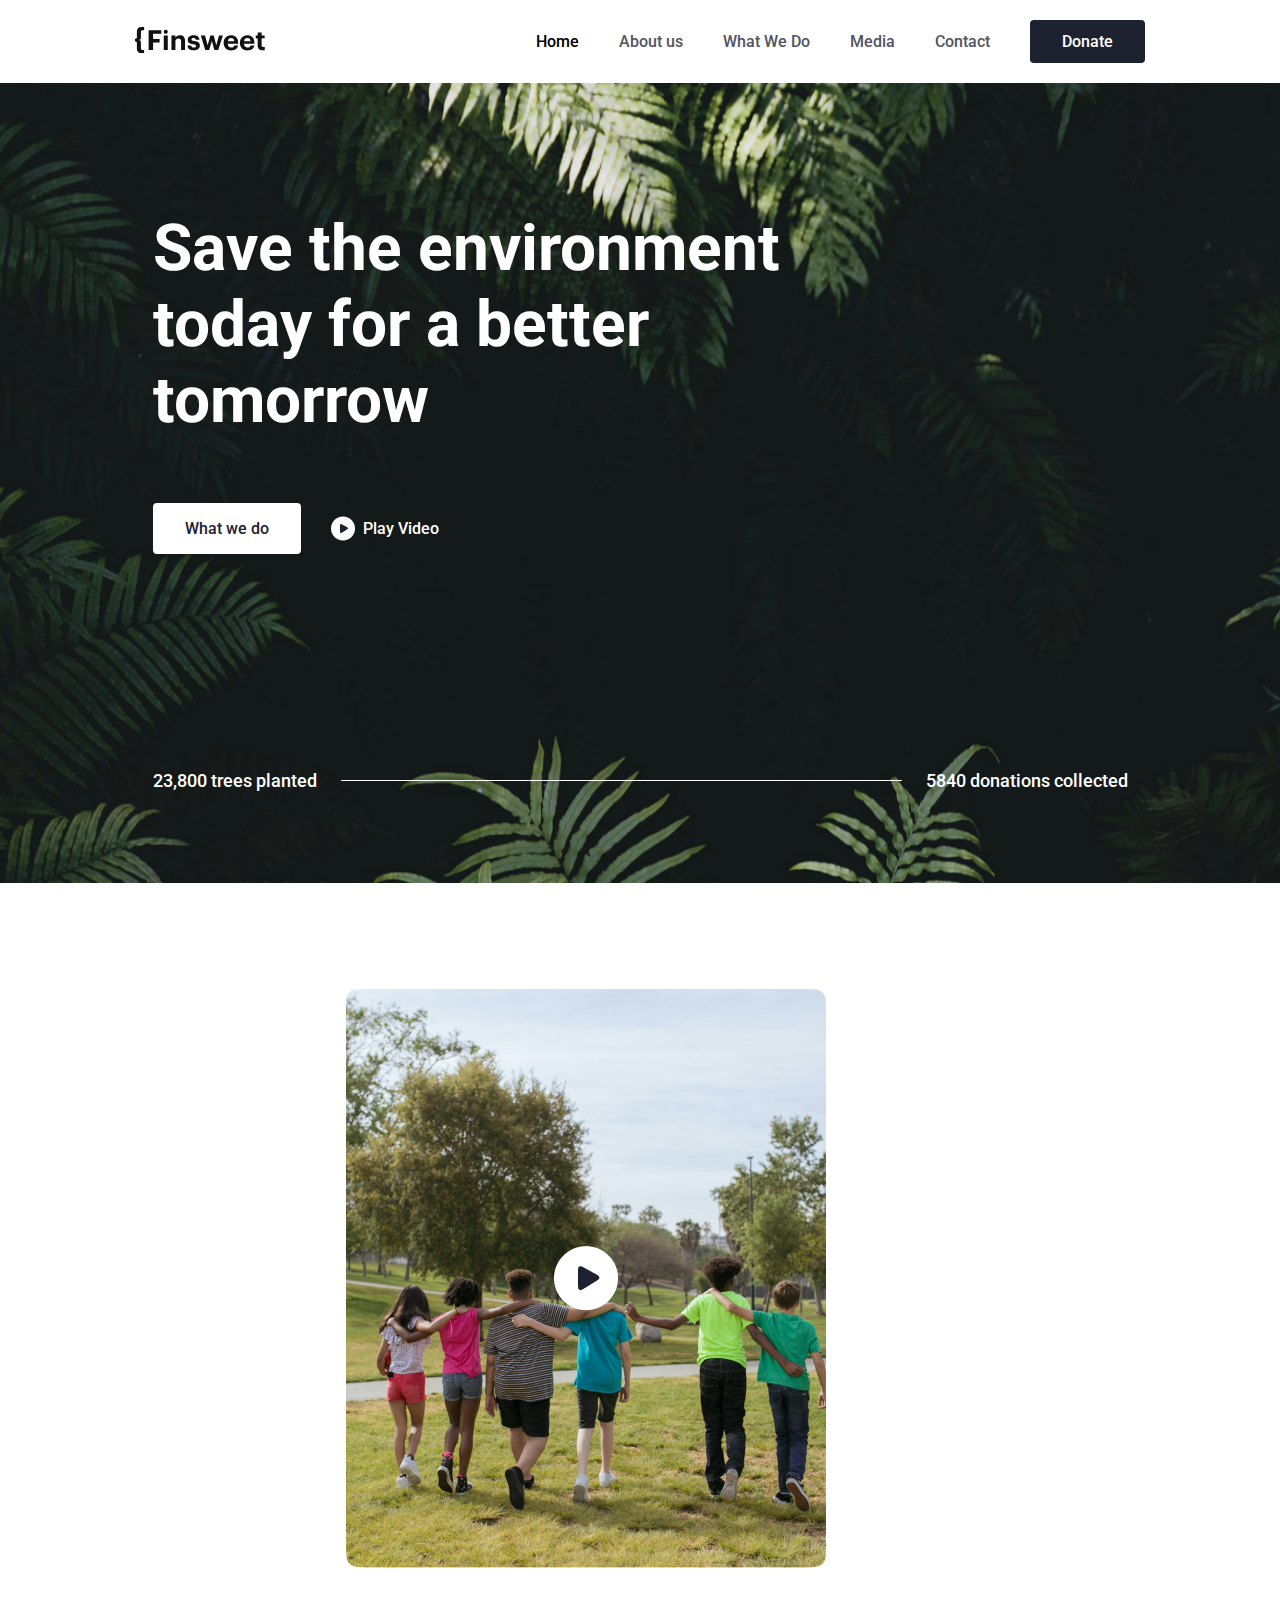
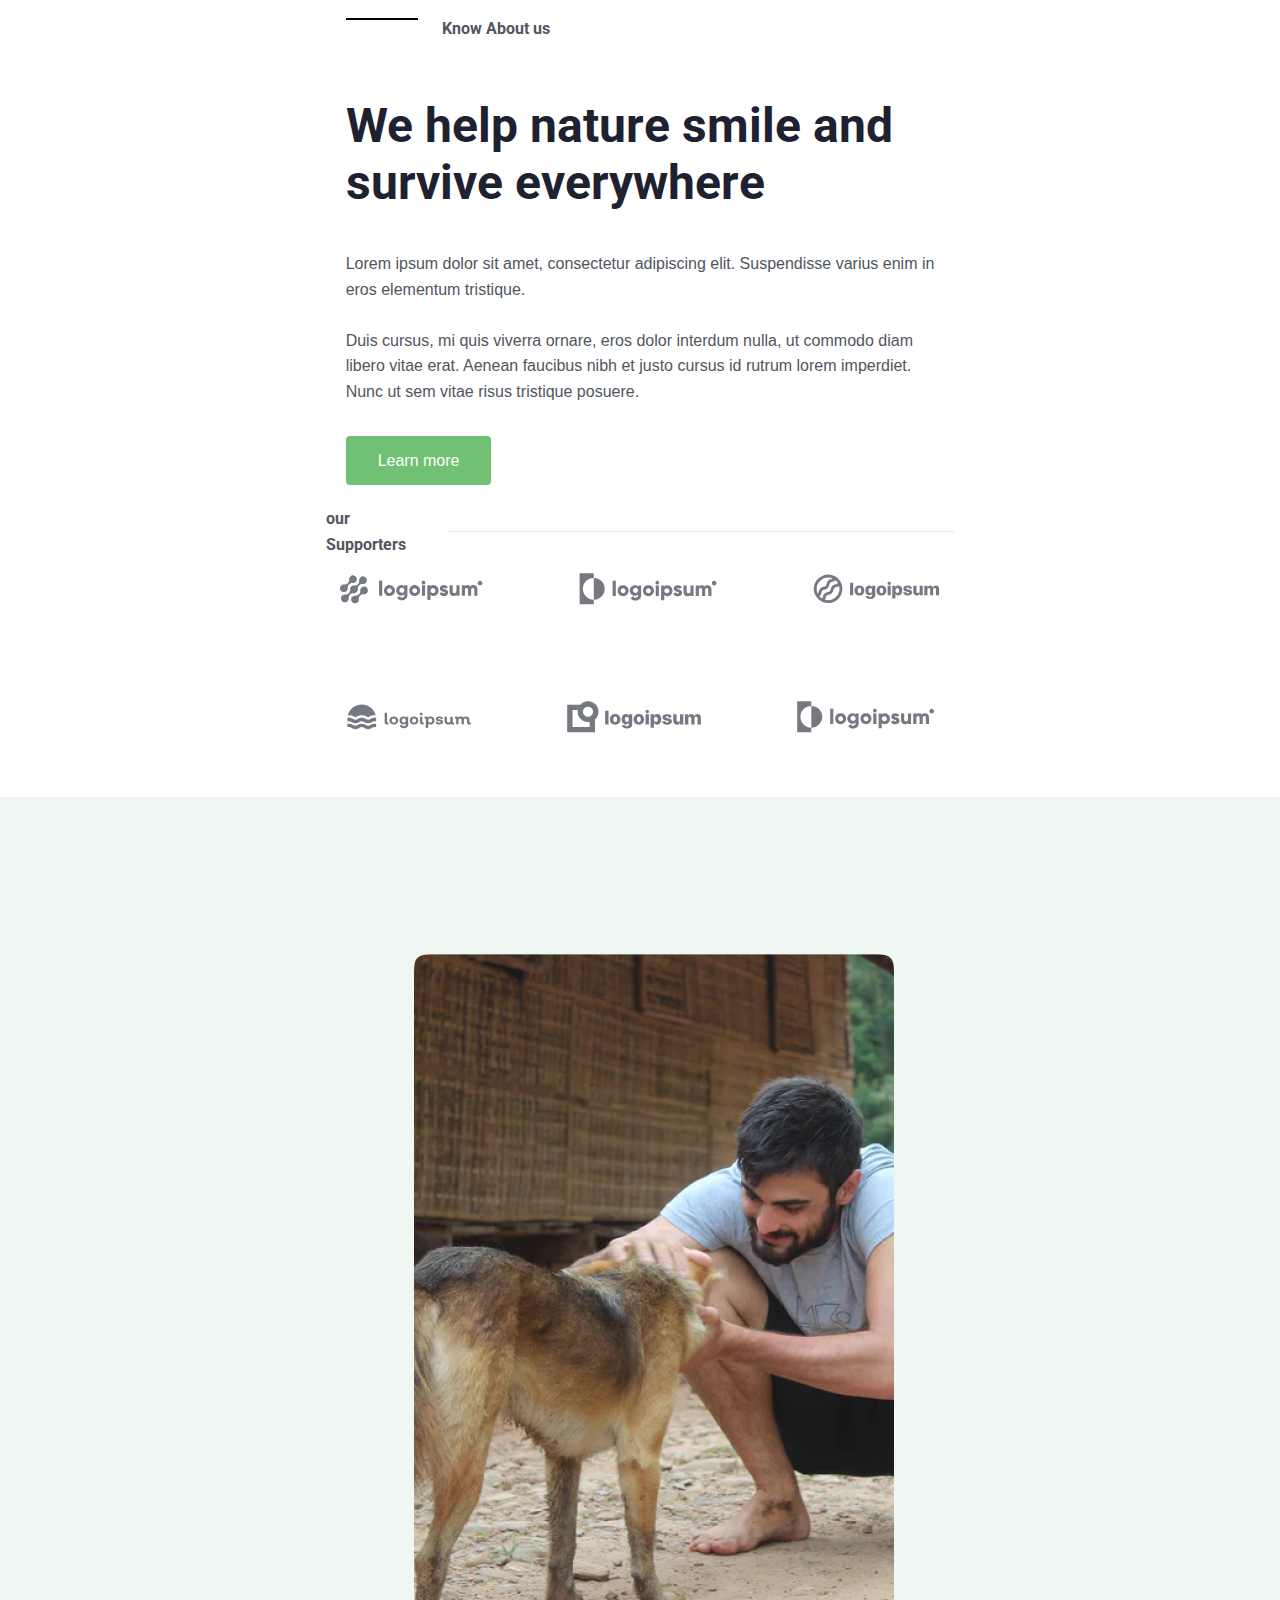
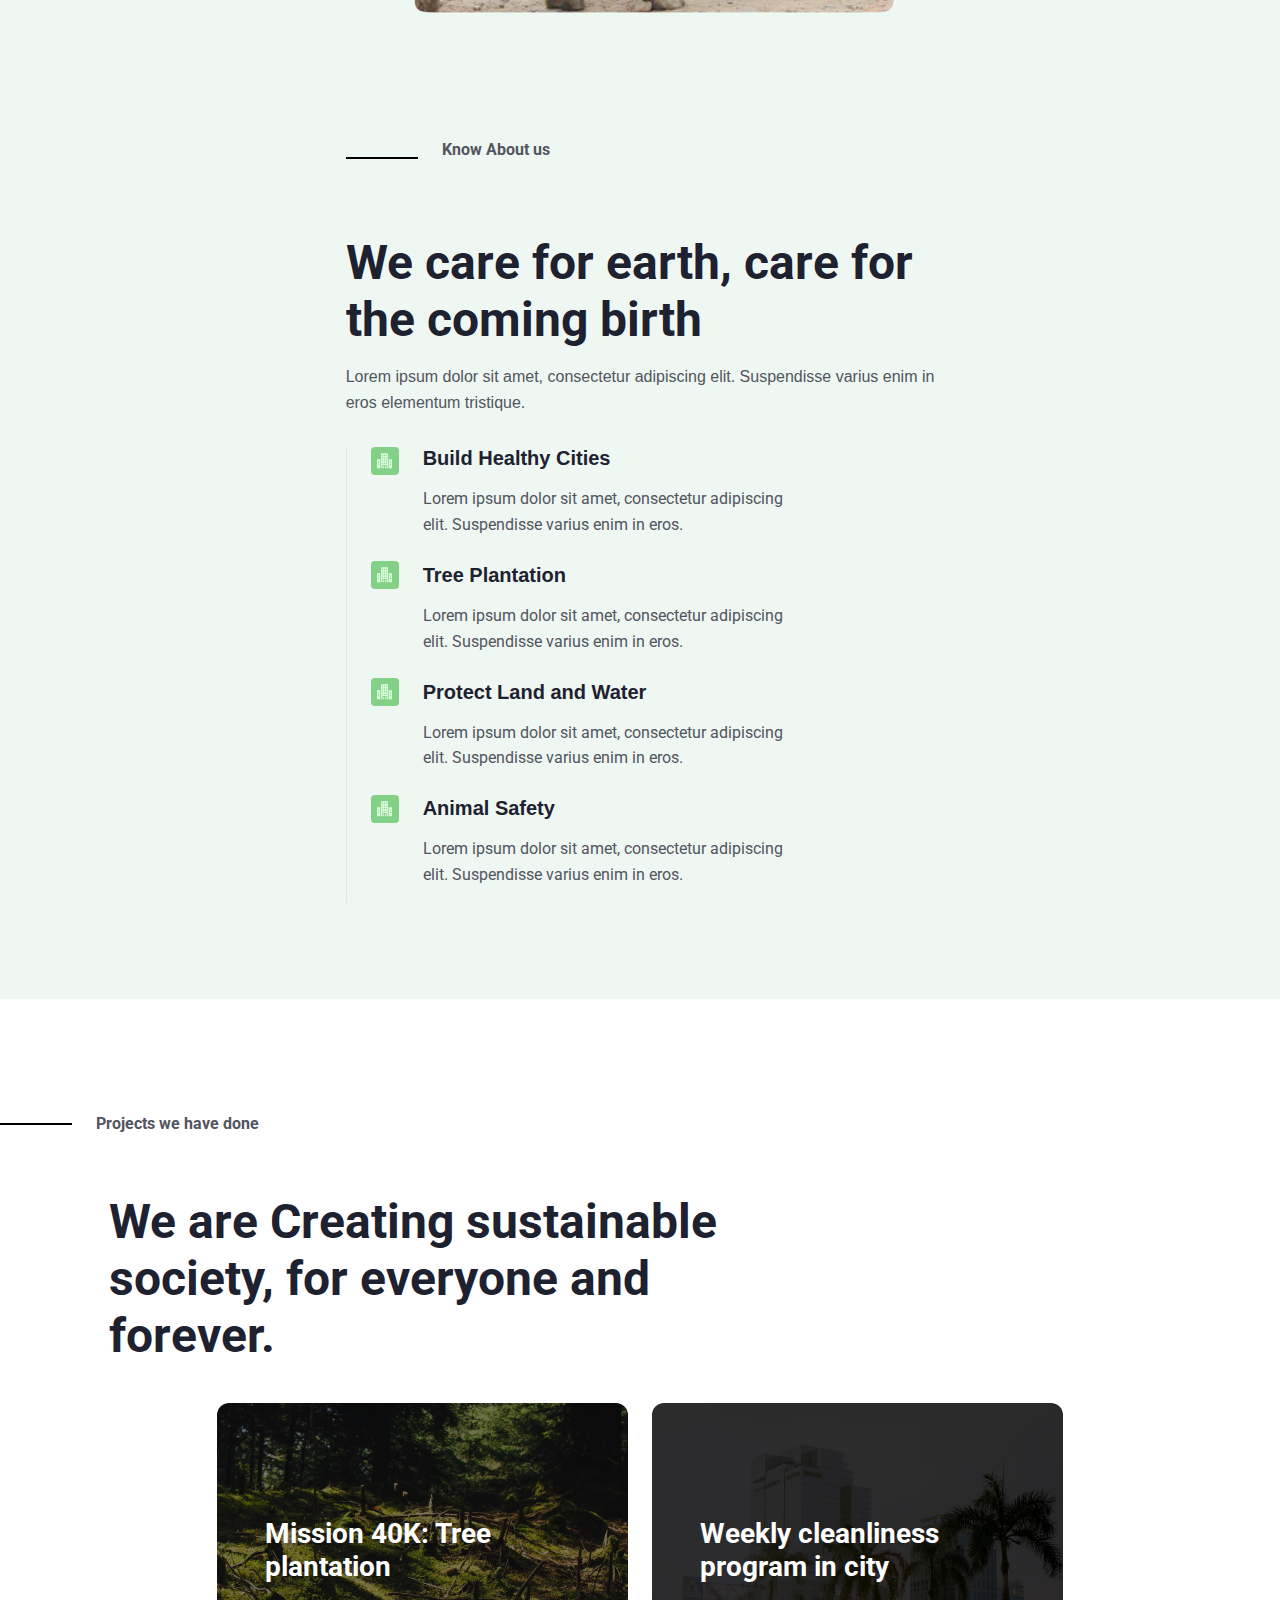
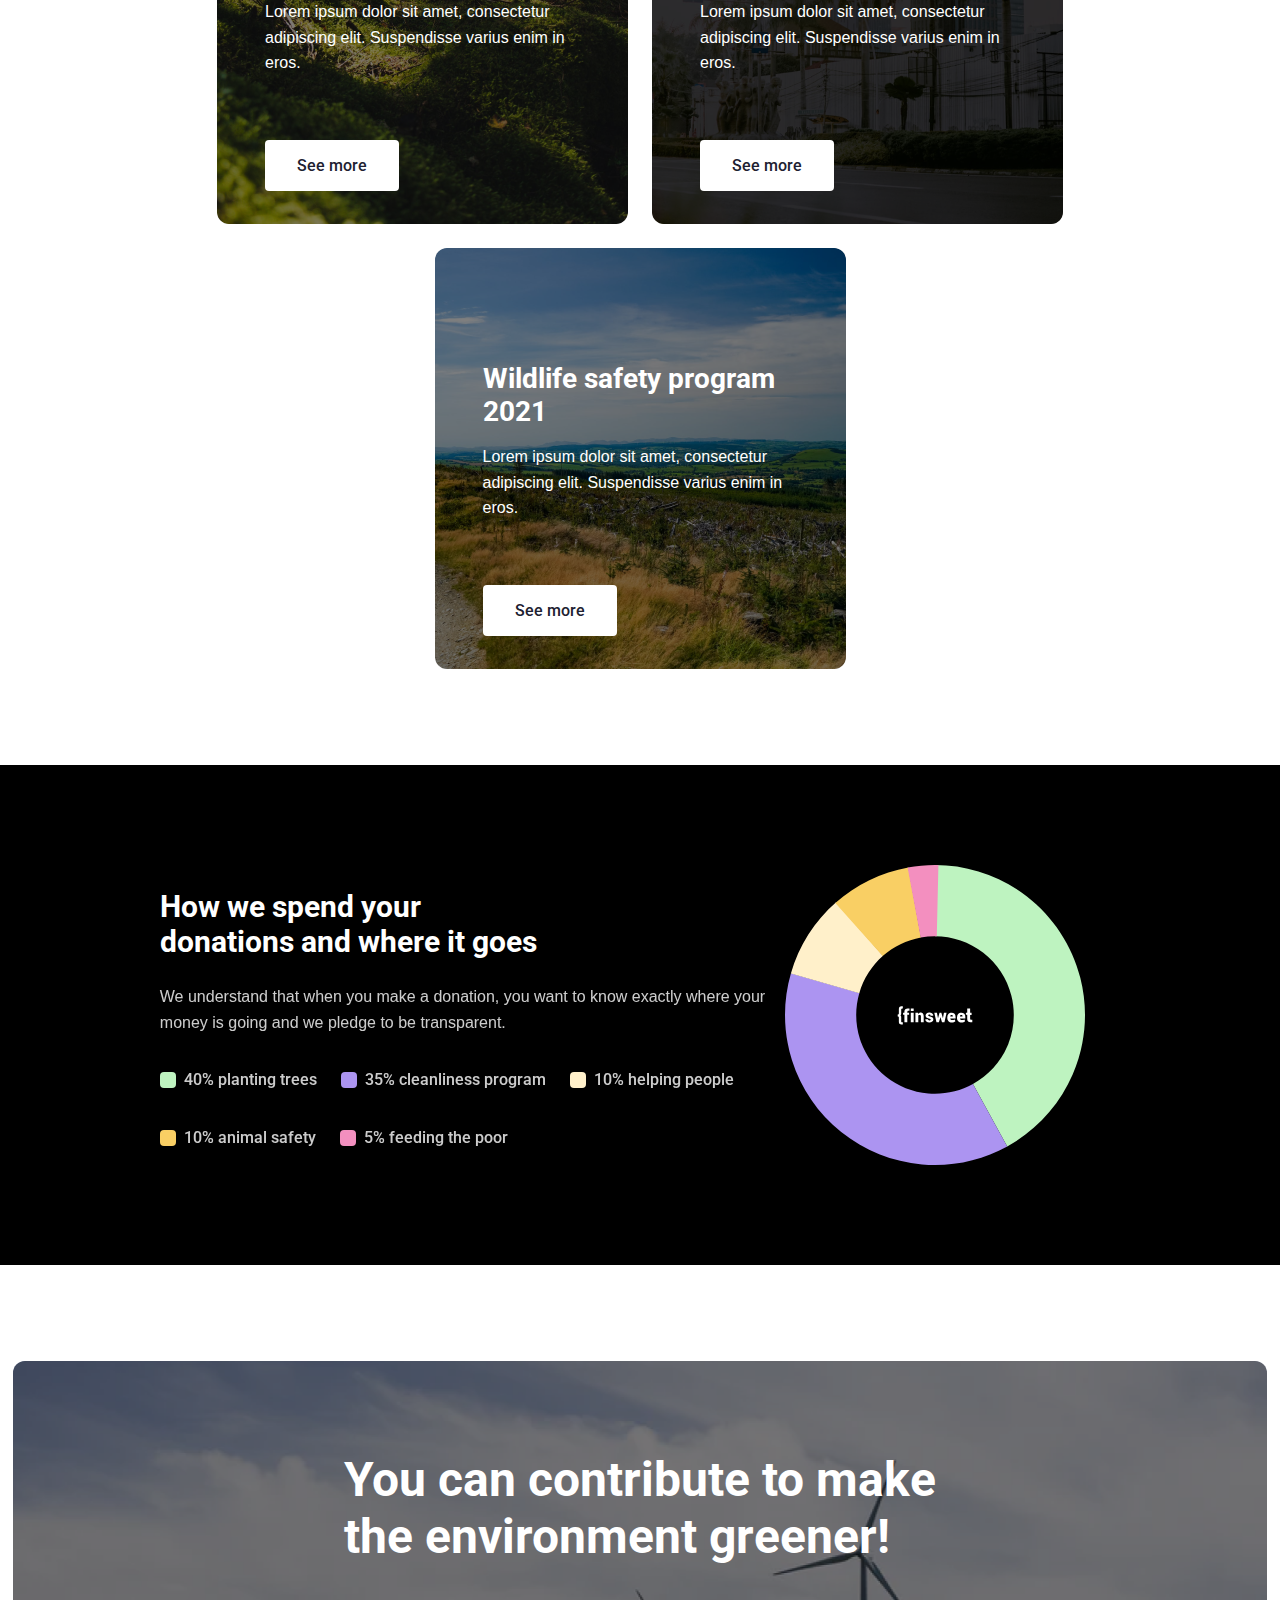
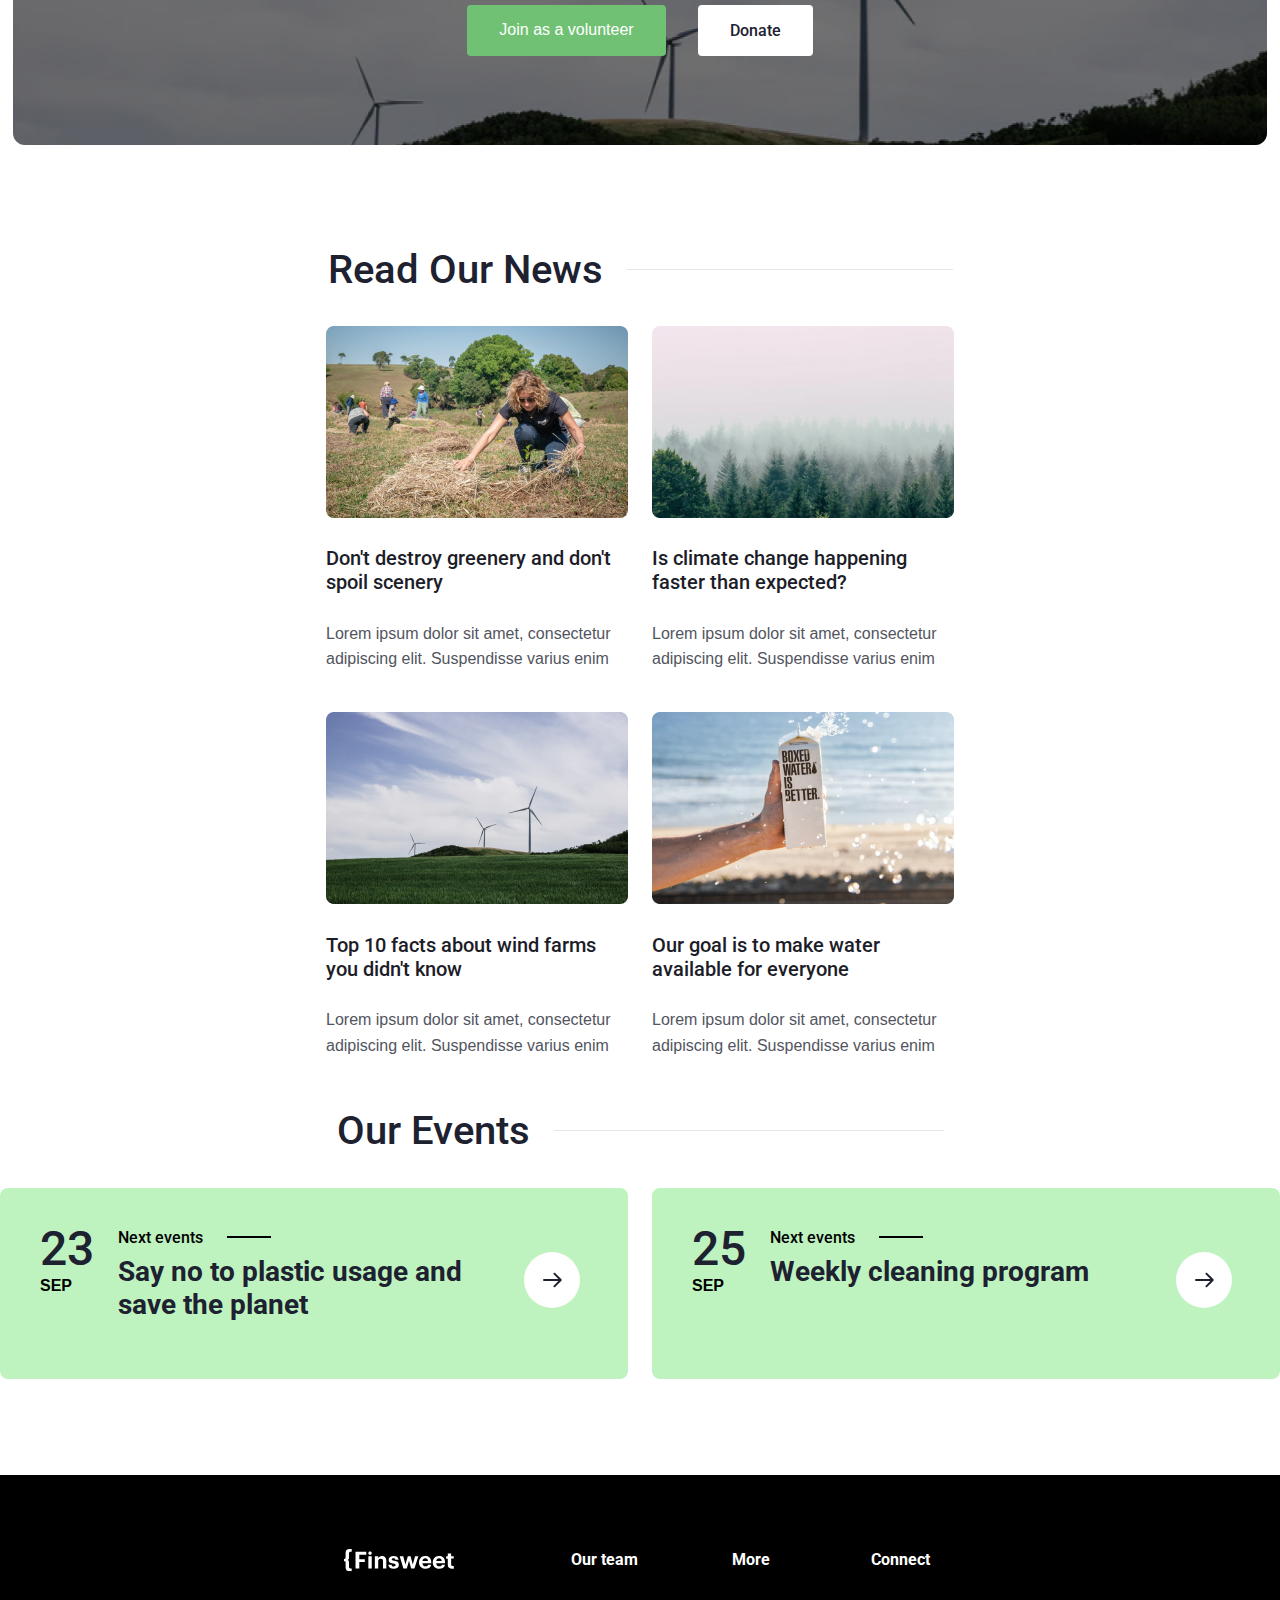
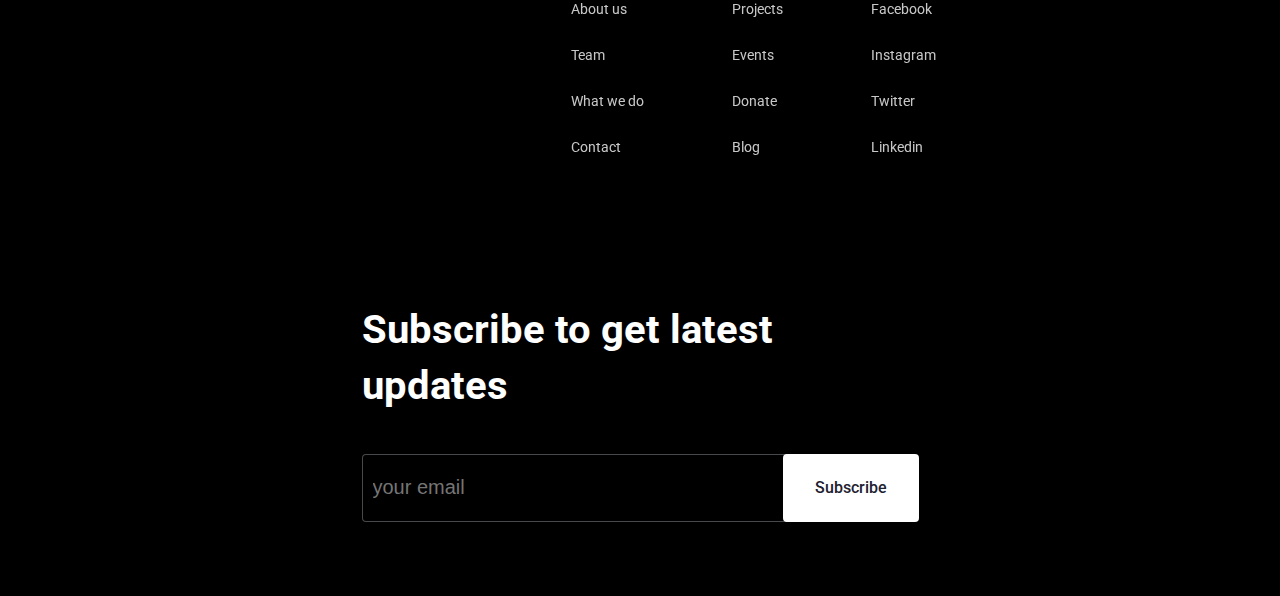
==== commit 5f544fe8: "fixes" ====
--- a/index.html
+++ b/index.html
@@ -72,7 +72,7 @@
                 </div>
               </div>
 
-              <h2>
+              <h2 class="roboto-bold">
                 We help nature smile and <br />
                 survive everywhere
               </h2>
@@ -120,7 +120,7 @@
                   <p class="roboto-bold">Know About us</p>
                 </div>
               </div>
-              <h2>
+              <h2 class="roboto-bold">
                 We care for earth, care for <br />
                 the coming birth
               </h2>
@@ -212,7 +212,7 @@
             </div>
           </div>
 
-          <h2>
+          <h2 class="roboto-bold">
             We are Creating sustainable <br />
             society, for everyone and <br />
             forever.
@@ -223,7 +223,7 @@
               <article class="article__one">
                 <div class="shadow--block"></div>
                 <div class="article__one--text">
-                  <h3>
+                  <h3 class="roboto-bold">
                     Mission 40K: Tree <br />
                     plantation
                   </h3>
@@ -241,7 +241,7 @@
               <article class="article__one">
                 <div class="shadow--block"></div>
                 <div class="article__one--text">
-                  <h3>
+                  <h3 class="roboto-bold">
                     Weekly cleanliness <br />
                     program in city
                   </h3>
@@ -260,7 +260,7 @@
                 <div class="shadow--block"></div>
 
                 <div class="article__one--text">
-                  <h3>
+                  <h3 class="roboto-bold">
                     Wildlife safety program <br />
                     2021
                   </h3>
@@ -281,7 +281,7 @@
         <div class="black">
           <div class="black__content">
             <div class="black__content__text">
-              <h2>
+              <h2 class="roboto-bold">
                 How we spend your <br />
                 donations and where it goes
               </h2>
@@ -321,7 +321,9 @@
         <div class="contribute">
           <div class="contribute__shadow"></div>
           <div class="contribute__content">
-            <h2>You can contribute to make <br />the environment greener!</h2>
+            <h2 class="roboto-bold">
+              You can contribute to make <br />the environment greener!
+            </h2>
             <div class="contribute__content--buttons">
               <a href="#" class="green-button">Join as a volunteer</a>
 
@@ -403,7 +405,7 @@
         <div class="event--wrapper">
           <div class="event__one">
             <div class="date">
-              <h2>23</h2>
+              <h2 class="roboto-medium">23</h2>
               <h5>SEP</h5>
             </div>
             <div class="text">
@@ -411,7 +413,7 @@
                 <h5 class="roboto-medium">Next events</h5>
                 <div class="text-line"></div>
               </div>
-              <h3>
+              <h3 class="roboto-bold">
                 Say no to plastic usage and <br />
                 save the planet
               </h3>
@@ -423,7 +425,7 @@
 
           <div class="event__one">
             <div class="date">
-              <h2>25</h2>
+              <h2 class="roboto-medium">25</h2>
               <h5>SEP</h5>
             </div>
             <div class="text">
@@ -431,7 +433,7 @@
                 <h5 class="roboto-medium">Next events</h5>
                 <div class="text-line"></div>
               </div>
-              <h3>Weekly cleaning program</h3>
+              <h3 class="roboto-bold">Weekly cleaning program</h3>
             </div>
             <button class="button">
               <img src="./images/Arrow.svg" alt="button event" />
--- a/css/general.css
+++ b/css/general.css
@@ -15,6 +15,10 @@
   font-family: "Roboto", sans-serif;
   font-weight: 700;
   font-style: normal;
+}
+
+body {
+  margin: 0;
 }
 
 :root {
@@ -85,7 +89,6 @@
 }
 
 .information, .home--section .Content .image .center--text .stats, .home {
-  border: 5px red;
   margin-left: auto;
   margin-right: auto;
 }
@@ -93,7 +96,6 @@
 .wrapper {
   display: flex;
   flex-direction: column;
-  border: 1px solid blue;
 }
 
 .home__nav {
@@ -107,6 +109,9 @@
   gap: 40px;
   display: flex;
   align-items: center;
+}
+.home__nav--content :nth-child(1) {
+  color: black;
 }
 .home__nav--content a {
   text-decoration: none;
@@ -144,7 +149,6 @@
   width: 100%;
 }
 .home--section .Content .image .center--text {
-  border: 5px solid blue;
   padding-top: 128px;
   width: 1304px;
   display: flex;
@@ -295,6 +299,9 @@
 
 img {
   gap: 96px;
+}
+img :hover {
+  cursor: pointer;
 }
 
 .logos {
@@ -478,6 +485,10 @@
   align-items: center;
   gap: 230px;
 }
+.Donations .black__content p {
+  color: white;
+  opacity: 80%;
+}
 @media screen and (max-width: 1300px) {
   .Donations .black__content {
     gap: 20px;
@@ -537,7 +548,7 @@
   width: 375px;
   height: 375px;
 }
-@media screen and (max-width: 1410px) {
+@media screen and (max-width: 1300px) {
   .Donations img {
     width: 300px;
     height: 300px;
@@ -584,13 +595,13 @@
 }
 @media screen and (max-width: 1348px) {
   .contribute__shadow {
-    width: 98.5%;
+    width: 98%;
     border-radius: 12px;
   }
 }
 @media screen and (max-width: 1348px) {
   .contribute {
-    width: 100%;
+    width: 98%;
     border-radius: 12px;
   }
 }
@@ -611,6 +622,11 @@
   width: 981px;
   height: 1px;
 }
+@media screen and (max-width: 1440px) {
+  .news .header .long-line {
+    width: 326px;
+  }
+}
 .news .news__articles {
   display: flex;
   justify-content: center;
@@ -625,9 +641,10 @@
 }
 @media screen and (max-width: 1440px) {
   .news .news__articles {
-    width: 940px;
+    margin: 0 auto;
+    width: 800px;
     display: flex;
-    margin: 0 auto;
+    justify-content: center;
     flex-wrap: wrap;
   }
 }
@@ -638,6 +655,11 @@
   justify-content: center;
   gap: 24px;
   cursor: pointer;
+}
+@media screen and (max-width: 1377px) {
+  .event .header {
+    flex-wrap: wrap;
+  }
 }
 .event .header .roboto-medium {
   font-size: 4rem;
@@ -646,12 +668,17 @@
   width: 1062px;
   height: 1px;
 }
+@media screen and (max-width: 1377px) {
+  .event .header .long-line {
+    width: 390px;
+  }
+}
 .event--wrapper {
   display: flex;
   justify-content: center;
   gap: 24px;
 }
-@media screen and (max-width: 1348px) {
+@media screen and (max-width: 1377px) {
   .event--wrapper {
     flex-wrap: wrap;
   }
@@ -761,8 +788,14 @@
   line-height: 140%;
   margin-top: 0;
 }
+.footer .footer--wrapper p :hover {
+  text-decoration: none;
+}
 .footer .footer--wrapper ul {
   padding-left: 0;
+}
+.footer .footer--wrapper ul :hover {
+  text-decoration: underline;
 }
 .footer .footer--wrapper ul li {
   margin-left: 0px;
@@ -777,6 +810,8 @@
   display: flex;
 }
 .footer .Subscribe .Subscribe__email .email {
+  font-size: 2rem;
+  padding-left: 10px;
   width: 456px;
   height: 64px;
   border-radius: 4px;
@@ -784,6 +819,10 @@
   border: 1px solid rgba(235, 240, 249, 0.3);
   border-right: transparent;
   width: 456px;
+  color: white;
+}
+.footer .Subscribe .Subscribe__email .email :focus {
+  padding: 1px;
 }
 .footer .Subscribe .Subscribe__email button {
   margin-top: 0;
